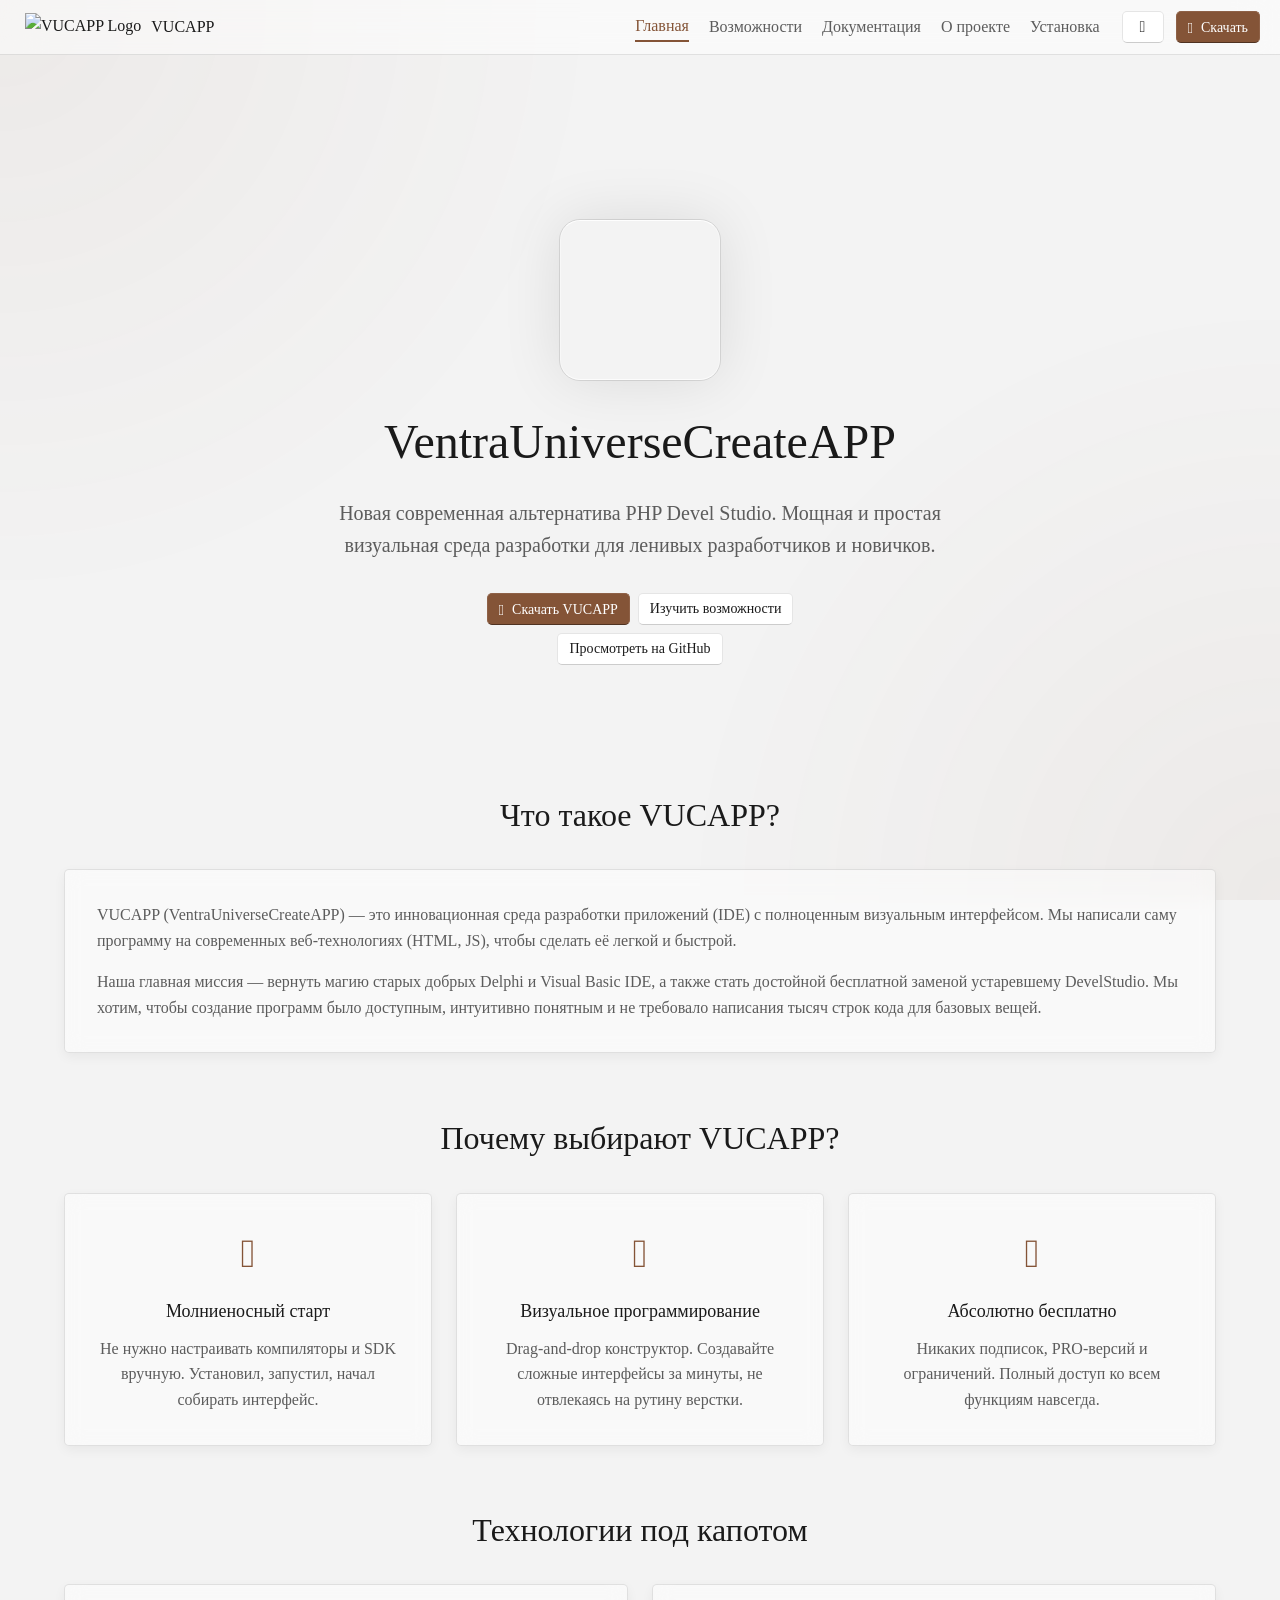
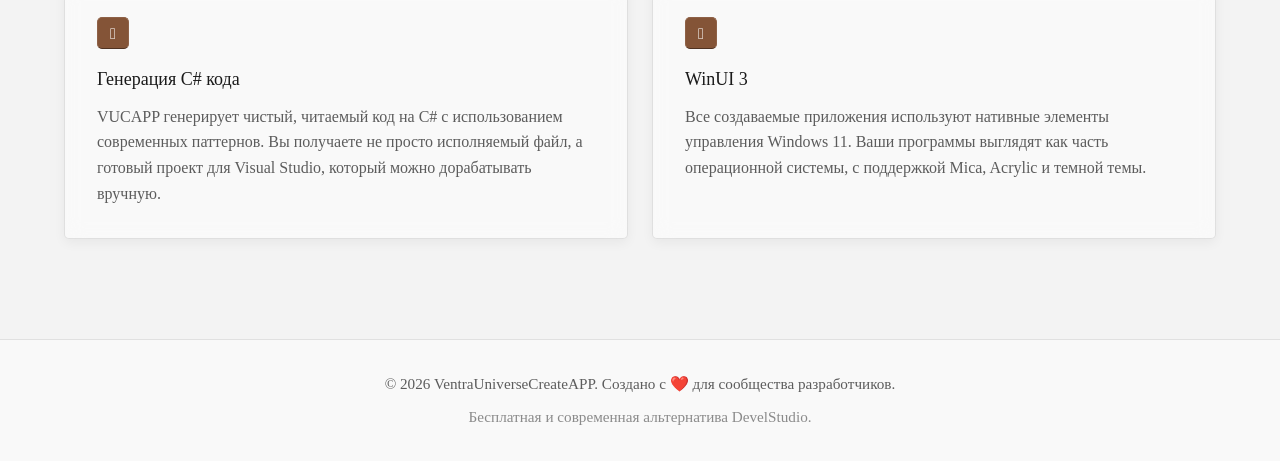
==== index.html @ 91cdcd92 "Add files via upload" ====
<!DOCTYPE html>
<html lang="ru" data-theme="light">
<head>
    <meta charset="UTF-8">
    <meta name="viewport" content="width=device-width, initial-scale=1.0">
    <title>VUCAPP - Главная</title>
    <!-- Подключение внешнего файла стилей -->
    <link href="https://github.com/VentraKat/VUCAPP/raw/main/images/Logo.png" rel="icon">
    <style>
        /* Базовые переменные (Светлая тема) */
        @font-face {
    font-family: "cfu";
    src: url("./images/SegoeIcons.ttf");
}

        @font-face {
    font-family: "cu";
    src: url("./images/segoeui.ttf");
}
        @font-face {
    font-family: "seguisb";
    src: url("./images/seguisb.ttf");
}




        
:root {
    --bg-color: #f3f3f3;
    --surface-color: rgba(255, 255, 255, 0.5);
    --surface-solid: #ffffff;
    --text-color: #1a1a1a;
    --text-secondary: #5c5c5c;
    --accent-color: #845437;
    --sik: #F6F6F6;
    --accent-hover: #4F3221;
    --border-color: rgba(0, 0, 0, 0.1);
    --border-color2: rgba(0, 0, 0, 0.2);
    --card-shadow: 0 4px 12px rgba(0, 0, 0, 0.05);
    --border-radius: 5px;
    --bdft: 1px solid #8E6147;
    --bdftd: 1px solid #4F3221;
    --idb: rgba(255,255,255,0.6);
    --viad: #FFFFFF;
    --jdjsjoe0: #8F644A;
    --cabrr: 1px solid #9A745E;
    --cab: #9A745E;
    --crs: #9A745E;

    --bulk:#F6F6F6;
}

::selection { 
    background: var(--accent-color);
    color: #FFF;
}

[data-theme="dark"] ::selection {
    color: #000000;
}

/* Темная тема */
[data-theme="dark"] {
    --bg-color: #202020;
    --surface-color: rgba(43, 43, 43, 0.6);
    --surface-solid: rgba(255, 255, 255, 0.05);
    --text-color: #ffffff;
    --text-secondary: #cccccc;
    --accent-color: #D6BA91;
    --accent-hover: #B9A07D;
    --border-color: rgba(255,255,255,0.02);
    --border-color2: rgba(255,255,255,0.02);
    --card-shadow: 0 4px 12px rgba(0, 0, 0, 0.2);
    --bdft: 1px solid #D9BF9A;
    --bdftd: 1px solid #B9A07D;
    --idb: rgba(0,0,0,0.6);
    --viad: #000000;
    --jdjsjoe0: #C5AC87;
    --cabrr: 1px solid #B59E7E;
    --crs: #B59E7E;
    --bulk:#3C3C3C;
        --sik: rgba(255,255,255,0.05);
}

/* Общие стили */
* {
    box-sizing: border-box;
    margin: 0;
    padding: 0;
    font-family: cu;
}

body {
    background-color: var(--bg-color);
    color: var(--text-color);
    line-height: 1.6;
    min-height: 100vh;
    display: flex;
    flex-direction: column;
}

html.lenis {
  height: auto;
}

.lenis.lenis-smooth {
  scroll-behavior: auto !important;
}

.lenis.lenis-smooth [data-lenis-prevent] {
  overscroll-behavior: contain;
}

.lenis.lenis-stopped {
  overflow: hidden;
}

.lenis.lenis-scrolling iframe {
  pointer-events: none;
}
/* Эффект Mica для фона (имитация) */
body::before {
    content: "";
    position: fixed;
    top: 0; left: 0; right: 0; bottom: 0;
    background: radial-gradient(circle at top left, var(--accent-color) 0%, transparent 40%),
                radial-gradient(circle at bottom right, var(--accent-color) 0%, transparent 40%);
    opacity: 0.05;
    z-index: -1;
    pointer-events: none;
}

/* Верхняя панель */
nav {
    position: sticky;
    top: 0;
    display: flex;
    justify-content: space-between;
    align-items: center;
    padding: 8px 20px;
    background-color: var(--surface-color);
    backdrop-filter: blur(20px);
    -webkit-backdrop-filter: blur(20px);
    border-bottom: 1px solid var(--border-color);
    z-index: 1000;
}

.nav-left {
    display: flex;
    align-items: center;
    gap: 16px;
}

.logo {
    font-size: 16px;
    display: flex;
    align-items: center;
    gap: 10px;
    padding: 5px;
    border-radius: 10px;
}

.logo:hover {

    background-color: rgba(0, 0, 0, 0.05);
}

.logo:active {

    background-color: rgba(0, 0, 0, 0.1);
}


[data-theme="dark"] .logo:hover {

    background-color: rgba(255, 255, 255, 0.05);
}

[data-theme="dark"] .logo:active {

    background-color: rgba(255, 255, 255, 0.1);
}

.nav-logo-img {
    height: 28px;
    width: auto;

     user-select: none; pointer-events: none;
}

.nav-links {
    display: flex;
    gap: 20px;
    margin-right: 10px;
}

/* Стили кнопок вкладок */
.nav-links button {
    background: none;
    border: none;
    color: var(--text-color);
    font-size: 16px;
    opacity: 0.7;
    cursor: pointer;
    transition: opacity 0.2s, color 0.2s;
    padding: 5px 0;
}

.nav-links button:hover {
    opacity: 1;
    color: var(--accent-color);
}

.nav-links button.active {
    opacity: 1;
    color: var(--accent-color);
    border-bottom: 2px solid var(--accent-color);
}

.nav-right {
    display: flex;
    align-items: center;
    gap: 12px;
}

/* Кнопки в стиле Windows 11 */
.btn {
    height: 32px;



    background: var(--surface-solid);
    color: var(--text-color);
    outline: none;
    border-radius: 5px;
    border-top: 1px solid var(--border-color);
    border-right: 1px solid var(--border-color);
    border-left: 1px solid var(--border-color);
    border-bottom: 1px solid var(--border-color2);
    user-select: none;
    font-size: 14px;
    padding-left: 11px;
    padding-right: 11px;
    padding-top: -1px;
    padding-bottom: 1px;
}

.btn:hover {
    background: var(--bulk);
}
    .btn:active {
            border-top: 1px solid var(--border-color);
    border-right: 1px solid var(--border-color);
    border-left: 1px solid var(--border-color);
        border-bottom: 1px solid var(--border-color);
        color: #616161;
        background: var(--sik);
    }

.btn-primary {
    background-color: var(--accent-color);
    color: var(--viad);
    border-top: var(--bdft);
    border-right: var(--bdft);
    border-left: var(--bdft);
    border-bottom: var(--bdftd);
}


.btn-primary:hover {
    background: var(--jdjsjoe0);
}

.btn-primary:active {
        background: var(--crs);
        color: var(--idb);
            border-top: var(--cabrr);
    border-right: var(--cabrr);
    border-left: var(--cabrr);
    border-bottom:var(--cabrr);
    }


/* Вкладки: скрытие и плавное появление */
.tab-content {
    display: none;
    animation: fadeIn 0.4s ease-in-out;
}

.tab-content.active {
    display: block;
}

@keyframes fadeIn {
    from { opacity: 0; transform: translateY(10px); }
    to { opacity: 1; transform: translateY(0); }
}

/* Основной контент */
main {
    flex: 1;
    max-width: 1200px;
    margin: 0 auto;
    padding: 40px 24px;
    width: 100%;
}

header.hero {
    text-align: center;
    margin-bottom: 125px;
    padding-top: 125px;
}

.hero-logo {
    height: 160px;
    width: 160px;
    margin: 0 auto 24px auto;
    display: block;
    background-image: url('https://github.com/VentraKat/VUCAPP/raw/main/images/Logo.png');
    background-size: 160px 160px;
    background-position: center;
    background-repeat: no-repeat;
    box-shadow: 0px 0px 60px rgba(0,0,0,0.1);
    border-radius: 20px;
    border-top: 1px solid rgba(255, 255, 255, 0.9);
    border-left: 1px solid rgba(255, 255, 255, 0.4);
    border-right: 1px solid rgba(255, 255, 255, 0.4);
    outline: 1px solid rgba(0, 0, 0, 0.1);
    border-bottom: 1px solid rgba(255, 255, 255, 0.7);
}

[data-theme="dark"] .hero-logo {
    filter: drop-shadow(0 4px 12px rgba(0,0,0,0.4));
}

h1 {
    font-size: 3rem;
        font-weight: inherit;
    font-family: seguisb;

    margin-bottom: 16px;
}

.subtitle {
    font-size: 1.25rem;
    color: var(--text-secondary);
    margin-bottom: 32px;
    max-width: 700px;
    margin-left: auto;
    margin-right: auto;
}

.hero-buttons {
    display: flex;
    gap: 8px;
    justify-content: center;
}

/* Секции и карточки */
section {
    margin-bottom: 60px;
}

h2 {
    font-size: 2rem;
    margin-bottom: 28px;
        font-weight: inherit;
    font-family: seguisb;

    text-align: center;
}

.text-center { text-align: center; }

.grid {
    display: grid;
    grid-template-columns: repeat(auto-fit, minmax(300px, 1fr));
    gap: 24px;
}

.card {
    background-color: var(--surface-color);
    border: 1px solid var(--border-color);
    border-radius: var(--border-radius);
    padding: 32px;
    box-shadow: var(--card-shadow);
    backdrop-filter: blur(10px);
    -webkit-backdrop-filter: blur(10px);
    display: flex;
    flex-direction: column;
    transition: transform 0.3s ease;
}

.card h3 {
    margin-bottom: 10px;
    font-size: 18px;
    display: flex;
    align-items: center;
    gap: 10px;
    color: var(--text-color);

        font-weight: inherit;
    font-family: seguisb;

}

.card p {
    color: var(--text-secondary);
    margin-bottom: 16px;
    font-size: 16px;
}

.card strong{
    font-weight: inherit;
    font-family: seguisb;

}

.card p:last-child { margin-bottom: 0; }

ul { list-style: none; }
ul li {
    position: relative;
    padding-left: 24px;
    margin-bottom: 12px;
    color: var(--text-secondary);
}

ul li::before {
    content: "•";
    color: var(--accent-color);
    font-weight: bold;
    font-size: 1.2rem;
    display: inline-block;
    width: 1em;
    margin-left: -1em;
    position: absolute;
    left: 20px;
    top: -2px;
}

.code-block {
    background-color: var(--surface-solid);
    padding: 20px;
    border-radius: 5px;
    border: 1px solid var(--border-color);
    font-family: Consolas, "Courier New", monospace;
    font-size: 0.95rem;
    color: var(--text-secondary);
    margin-bottom: 20px;
    overflow-x: auto;
    line-height: 1.8;
}

.status-badge {
    display: inline-block;
    background-color: rgba(34, 177, 76, 0.2);
    color: #005000;
    padding: 6px 16px;
    border-radius: 5px;
    font-size: 16px;
        font-weight: inherit;
    font-family: seguisb;
    user-select: none;

    margin-bottom: 24px;
}

[data-theme="dark"] .status-badge { color: rgb(255,255,255); }

.step-number {
    display: inline-flex;
    align-items: center;
    justify-content: center;
    width: 32px;
    height: 32px;
    background-color: var(--accent-color);
    color: white;
    border-radius: 5px;
    margin-bottom: 16px;
    border-top: var(--bdft);
    border-right: var(--bdft);
    border-left: var(--bdft);
    border-bottom: var(--bdftd);
    user-select: none;
    cursor: default;
}




.step-number:hover {
    background: var(--jdjsjoe0);
}

.step-number:active {
        background: var(--crs);
        color: var(--idb);
            border-top: var(--cabrr);
    border-right: var(--cabrr);
    border-left: var(--cabrr);
    border-bottom:var(--cabrr);
    }


.ems {
    display: inline-flex;
    align-items: center;
    justify-content: center;
    width: 32px;
    height: 32px;
    background-color: var(--accent-color);
    color: white;
    border-radius: 5px;
    margin-bottom: 16px;
    border-top: var(--bdft);
    border-right: var(--bdft);
    border-left: var(--bdft);
    border-bottom: var(--bdftd);
    user-select: none;
    cursor: default;
font-family: cfu;
    padding-top: 2px;
}



.ems:hover {
    background: var(--jdjsjoe0);
}

.ems:active {
        background: var(--crs);
        color: var(--idb);
            border-top: var(--cabrr);
    border-right: var(--cabrr);
    border-left: var(--cabrr);
    border-bottom:var(--cabrr);
    }

[data-theme="dark"] .ems { color: black; }




.emsy {
    display: inline-flex;
    align-items: center;
    justify-content: center;
    width: 55px;
    height: 55px;
    color: var(--accent-color);
    border-radius: 5px;
    margin-bottom: 16px;
    user-select: none;
    cursor: default;
    font-size: 40px;
font-family: cfu;
    padding-top: 0px;
    text-align: center;

        font-weight: inherit;

}




[data-theme="dark"] .step-number { color: black; }

footer {
    text-align: center;
    padding: 32px 24px;
    color: var(--text-secondary);
    font-size: 0.95rem;
    border-top: 1px solid var(--border-color);
    margin-top: auto;
    background-color: var(--surface-color);
}

#theme-toggle { padding: 6px 10px; font-size: 1.1rem; }

/* WINDOWS 11 CONTEXT MENU STYLES */
@font-face {
    font-family: cfu;
    src: local('Segoe Fluent Icons');
}

.context-menu {
    display: none;
    position: fixed;
    z-index: 10000;
    width: 340px;
    background-color: rgba(255, 255, 255, 0.7);
    backdrop-filter: blur(20px) saturate(150%);
    -webkit-backdrop-filter: blur(20px) saturate(150%);
    border: 1px solid var(--border-color);
    border-radius: 8px;
    box-shadow: 0 8px 32px rgba(0, 0, 0, 0.15);
    padding: 4px;
    font-family: cu;
    font-size: 0.9rem;
    color: var(--text-color);
}

[data-theme="dark"] .context-menu {
    background-color: rgba(32, 32, 32, 0.7);
    box-shadow: 0 8px 32px rgba(0, 0, 0, 0.4);
}

.context-menu-item {
    display: flex;
    align-items: center;
    padding: 8px 12px;
    border-radius: 5px;
    user-select: none;
    gap: 12px;
}

.context-menu-item:hover { background-color: rgba(0, 0, 0, 0.05); }
[data-theme="dark"] .context-menu-item:hover { background-color: rgba(255, 255, 255, 0.08); }


.context-menu-item:active { background-color: rgba(0, 0, 0, 0.08); }
[data-theme="dark"] .context-menu-item:active { background-color: rgba(255, 255, 255, 0.1); }

.context-menu-separator {
    height: 1px;
    background-color: var(--border-color);
    margin: 4px 0;
}

.fluent-icon {
    font-family: cfu;
    font-size: 16px;
    width: 20px;
    text-align: center;
    font-weight: normal;
    display: inline-block;
}

.winui-icon {
    font-family: cfu;
}


/* Адаптивность для мобильных устройств */
@media (max-width: 768px) {
    .nav-links { display: none; }
    h1 { font-size: 2.2rem; }
    .hero-buttons { flex-direction: column; }
}


/* Дополнительные улучшения для скролла */
::-webkit-scrollbar {
    width: 8px;
    height: 8px;
}

::-webkit-scrollbar-track {
    background: var(--surface-color);
    border-radius: 5px;
}

::-webkit-scrollbar-thumb {
    background: var(--accent-color);
    border-radius: 5px;
}

::-webkit-scrollbar-thumb:hover {
    background: var(--accent-hover);
}


/* --- АНИМАЦИИ ПРИ ЗАГРУЗКЕ --- */

/* Базовый класс для элементов, которые должны появиться */
.hero > *, 
#about .card,
.grid > .card,
section h2 {
    opacity: 0;
    transform: translateY(30px) scale(0.98);
    filter: blur(10px);
    animation: winEntrance 0.8s cubic-bezier(0.2, 0.8, 0.2, 1) forwards;
}

/* Эффект последовательного появления (Stagger) */
.hero-logo { animation-delay: 0.1s; }
.hero h1 { animation-delay: 0.2s; }
.hero .subtitle { animation-delay: 0.3s; }
.hero-buttons { animation-delay: 0.4s; }

/* Анимация для секции "Почему выбирают VUCAPP" */
#tab-main section:nth-child(2) h2 { animation-delay: 0.5s; }
#tab-main .grid .card:nth-child(1) { animation-delay: 0.6s; }
#tab-main .grid .card:nth-child(2) { animation-delay: 0.7s; }
#tab-main .grid .card:nth-child(3) { animation-delay: 0.8s; }

/* Ключевые кадры в стиле Windows 11 */
@keyframes winEntrance {
    0% {
        opacity: 0;
        transform: translateY(40px) scale(0.95);
        filter: blur(15px);
    }
    100% {
        opacity: 1;
        transform: translateY(0) scale(1);
        filter: blur(0);
    }
}

/* Обновление существующей анимации вкладок на более глубокую */
@keyframes fadeIn {
    from { 
        opacity: 0; 
        transform: translateY(20px); 
        filter: blur(5px);
    }
    to { 
        opacity: 1; 
        transform: translateY(0); 
        filter: blur(0);
    }
}

/* Плавное появление навигации */
nav {
    animation: navSlideDown 1s ease-in-out;
}

@keyframes navSlideDown {
    from { transform: translateY(-100%); }
    to { transform: translateY(0); }
}


.card-clickable {
user-select: none;

}
.card-clickable:hover {
opacity: 0.9 !important;
}
.card-clickable:active {
opacity: 0.6 !important;
}

    </style>
</head>
<body>

    <nav>
        <div class="nav-left">
            <div class="logo" style="cursor: pointer;" onclick="openTab(event, 'tab-main'); document.getElementById('homelsad').className = 'tab-link active'">
                <img src="https://github.com/VentraKat/VUCAPP/raw/main/images/Logo.png" alt="VUCAPP Logo" class="nav-logo-img">
                <div style="font-family: seguisb; user-select: none; pointer-events: none;">VUCAPP</div>
            </div>
            <!-- Навигация по вкладкам -->

        </div>
        <div class="nav-right">
                        <div class="nav-links">
                <button class="tab-link active" id="homelsad" onclick="openTab(event, 'tab-main')">Главная</button>
                <button class="tab-link" id="pedd" onclick="openTab(event, 'tab-features')">Возможности</button>
                <button class="tab-link" onclick="openTab(event, 'tab-docs')">Документация</button>
                <button class="tab-link" onclick="openTab(event, 'tab-about')">О проекте</button>
                <button class="tab-link" onclick="openTab(event, 'tab-install')">Установка</button>
            </div>
            <button id="theme-toggle" class="btn fluent-icon"  aria-label="Переключить тему" style="height: 32px; width: 42px; font-size: 16px;">&#xE708;</button>
            <button class="btn btn-primary" onclick="openURL('https://github.com/VentraKat/VUCAPP/releases/latest/download/VUCAPP.zip')" style="height: 32px; display: flex; line-height: 32px;"><div style="font-family: cfu; font-size: 15px;">&#xE896;</div><div style="margin-left: 8px;">Скачать</div></button>
        </div>
    </nav>

    <main>
        <!-- Вкладка 1: Главная (только самое основное) -->
        <div id="tab-main" class="tab-content active">
            <header class="hero">
                <!-- <div class="status-badge">🎉 Приложение официально вышла</div> -->
                <div class="hero-logo"></div>
                <h1>VentraUniverseCreateAPP</h1>
                <p class="subtitle">Новая современная альтернатива PHP Devel Studio. Мощная и простая визуальная среда разработки для ленивых разработчиков и новичков.</p>
                <div class="hero-buttons" style="margin-bottom: 8px;">
                    <button onclick="openURL('https://github.com/VentraKat/VUCAPP/releases/latest/download/VUCAPP.zip')" class="btn btn-primary" style="height: 32px; display: flex; line-height: 32px;"><div style="font-family: cfu; font-size: 15px;">&#xE896;</div><div style="margin-left: 8px;">Скачать VUCAPP</div></button>
                    <button class="btn" onclick="openTab(event, 'tab-features'); document.getElementById('pedd').classList.add('active')">Изучить возможности</button>
                </div>
                <div class="hero-buttons">
                    <button onclick="openURL('https://github.com/VentraKat/VUCAPP')" class="btn">Просмотреть на GitHub</button>
                </div>
            </header>

            <section id="about">
                <h2>Что такое VUCAPP?</h2>
                
                <div class="card">
                    <p><strong>VUCAPP (VentraUniverseCreateAPP)</strong> — это инновационная среда разработки приложений (IDE) с полноценным визуальным интерфейсом. Мы написали саму программу на современных веб-технологиях (HTML, JS), чтобы сделать её легкой и быстрой.</p>
                    <p>Наша главная миссия — вернуть магию старых добрых <strong>Delphi</strong> и <strong>Visual Basic IDE</strong>, а также стать достойной бесплатной заменой устаревшему <strong>DevelStudio</strong>. Мы хотим, чтобы создание программ было доступным, интуитивно понятным и не требовало написания тысяч строк кода для базовых вещей.</p>
                </div>
            </section>

            
        <section>
            <h2>Почему выбирают VUCAPP?</h2>
            <div class="grid">
                <div class="card-clickable card text-center" style="align-items: center;">
                    <div style="margin-bottom: 16px;" class="emsy">&#xE945;</div>
                    <h3 style="justify-content: center;">Молниеносный старт</h3>
                    <p>Не нужно настраивать компиляторы и SDK вручную. Установил, запустил, начал собирать интерфейс.</p>
                </div>
                <div class="card-clickable card text-center" style="align-items: center;">
                    <div style="margin-bottom: 16px;" class="emsy">&#xEDA4;</div>
                    <h3 style="justify-content: center;">Визуальное программирование</h3>
                    <p>Drag-and-drop конструктор. Создавайте сложные интерфейсы за минуты, не отвлекаясь на рутину верстки.</p>
                </div>
                <div class="card-clickable card text-center" style="align-items: center;">
                    <div style="margin-bottom: 16px;" class="emsy">&#xE946;</div>
                    <h3 style="justify-content: center;">Абсолютно бесплатно</h3>
                    <p>Никаких подписок, PRO-версий и ограничений. Полный доступ ко всем функциям навсегда.</p>
                </div>
            </div>
        </section>
        
        <section>
            <h2>Технологии под капотом</h2>
            <div class="grid">
                <div class="card-clickable card">
                    <div class="ems">&#xE7B8;</div>
                    <h3>Генерация C# кода</h3>
                    <p>VUCAPP генерирует чистый, читаемый код на C# с использованием современных паттернов. Вы получаете не просто исполняемый файл, а готовый проект для Visual Studio, который можно дорабатывать вручную.</p>
                </div>
                <div class="card-clickable card">
                    <div class="ems">&#xE790;</div>
                    <h3>WinUI 3</h3>
                    <p>Все создаваемые приложения используют нативные элементы управления Windows 11. Ваши программы выглядят как часть операционной системы, с поддержкой Mica, Acrylic и темной темы.</p>
                </div>
            </div>
        </section>
        </div>


                <div id="tab-about" class="tab-content">
<header class="hero">
            <h1>О проекте VUCAPP</h1>
            <p class="subtitle">История создания, миссия и команда разработчиков.</p>
        </header>

        <section>
            <div class="card text-center" style="align-items: center;">
                <button onclick="openURL('https://github.com/VentraKat/VUCAPP/tree/vucapp_structure')" class="btn btn-primary" style="margin-bottom: 16px; height: 32px; display: flex; line-height: 32px;"><div style="font-family: cfu; font-size: 15px;">&#xE82F;</div><div style="margin-left: 8px;">Исходно-открытый код</div></button>
                <p style="max-width: 800px;">VUCAPP (VentraUniverseCreateAPP) родился как ответ на растущую сложность современных инструментов разработки. Мы хотели создать среду, которая была бы одновременно мощной и интуитивно понятной, как старые добрые Delphi или Visual Basic, но использующую современные технологии Windows 11.</p>
                <p style="margin-top: 20px;">Код проекта полностью открыт и доступен на GitHub. Любой желающий может внести свой вклад в развитие, сообщить об ошибке или предложить новую функцию.</p>
            </div>
        </section>

        <section>
            <h2>Команда разработчиков</h2>
            <div class="grid">
                <div class="card-clickable card text-center" style="align-items: center;">
                    <div style="margin-bottom: 16px;" class="emsy">&#xE77B;</div>
                    <h3 style="justify-content: center;">VentraKat</h3>
                    <p>Основатель, архитектор и ведущий разработчик. Идея создания VUCAPP пришла в 2023 году после разочарования в устаревших IDE. Но всё таки вышла официально через 3 года :3</p>
                </div>
                <div class="card-clickable card text-center" style="align-items: center;">
                    <div style="margin-bottom: 16px;" class="emsy">&#xE790;</div>
                    <h3 style="justify-content: center;">а...</h3>
                    <p>кушать тапок</p>
                </div>
                <div class="card-clickable card text-center" style="align-items: center;">
                    <div style="margin-bottom: 16px;" class="emsy">&#xE909;</div>
                    <h3 style="justify-content: center;">Бета-тестеры</h3>
                    <p>Отдельное спасибо всем, кто сообщал об ошибках и помогал отлаживать стабильность на разных конфигурациях ПК.</p>
                </div>
            </div>
        </section>

        <section>
            <h2>Лицензия и использование</h2>
            <div class="card">
                    <div class="ems">&#xF000;</div>
                    <h3>Лицензия MIT</h3>
                <p>VUCAPP распространяется под лицензией MIT. Это означает, что вы можете:</p>
                <ul>
                    <li>Использовать программу в коммерческих и личных целях абсолютно бесплатно.</li>
                    <li>Модифицировать исходный код и создавать свои форки.</li>
                    <li>Распространять копии программы.</li>
                </ul>
                <p style="margin-top: 16px;">Единственное условие — сохранение уведомления об авторских правах и текста лицензии при распространении.</p>
                <div class="code-block" style="margin-top: 20px;">
Copyright (c) 2026 VentraKat

Permission is hereby granted, free of charge, to any person obtaining a copy
of this software and associated documentation files (the "Software"), to deal
in the Software without restriction, including without limitation the rights
to use, copy, modify, merge, publish, distribute, sublicense, and/or sell
copies of the Software, and to permit persons to whom the Software is
furnished to do so, subject to the following conditions:

The above copyright notice and this permission notice shall be included in all
copies or substantial portions of the Software.

THE SOFTWARE IS PROVIDED "AS IS", WITHOUT WARRANTY OF ANY KIND, EXPRESS OR
IMPLIED, INCLUDING BUT NOT LIMITED TO THE WARRANTIES OF MERCHANTABILITY,
FITNESS FOR A PARTICULAR PURPOSE AND NONINFRINGEMENT. IN NO EVENT SHALL THE
AUTHORS OR COPYRIGHT HOLDERS BE LIABLE FOR ANY CLAIM, DAMAGES OR OTHER
LIABILITY, WHETHER IN AN ACTION OF CONTRACT, TORT OR OTHERWISE, ARISING FROM,
OUT OF OR IN CONNECTION WITH THE SOFTWARE OR THE USE OR OTHER DEALINGS IN THE
SOFTWARE.

                </div>
            </div>
        </section>

        <section>
            <h2>Поддержать проект</h2>
            <div class="card text-center">
                <p>Если VUCAPP помог вам в работе или учебе, вы можете поддержать проект звездой на GitHub или рассказать о нем друзьям. Это лучший способ сказать "спасибо"!</p>
                <div style="margin-top: 24px;">
                    <button onclick="openURL('https://github.com/VentraKat/VUCAPP/')" class="btn btn-primary">Поставить звезду на GitHub</button>
                </div>
            </div>
        </section>

                </div>

        <div id="tab-docs" class="tab-content">
<header class="hero" style="margin-bottom: 20px;">
            <h1>Руководство пользователя</h1>
            <p class="subtitle">Всё, что нужно знать для создания первого приложения в VUCAPP.</p>
        </header>

        <section>
            <div class="card">
                    <div class="ems">&#xE838;</div>
                    <h3>Структура проекта</h3>

                
                <p>После создания проекта в VUCAPP вы увидите следующую структуру папок:</p>
                <div class="code-block">
                    MyApp/<br>
                    ├── compilefiles/       # Файлы сборки  (.xaml и код C#)<br>
                    ├── build/              # Папка компиляции<br>
                    ├── testrun/            # Папка для теста запуска<br>
                    ├── userdata/           # Папка для хранений данных для компиляций<br>
                    ├── app.dat             # Глобальные переменные<br>
                    ├── [compiletest.bat]   # Скрипт для запуска компляции, не запускать вручную (тест)<br>
                    ├── [compile.bat]       # Скрипт для запуска компляции, не запускать вручную<br>
                    ├── events.cfg          # Точки данных секторов<br>
                    ├── info.txt            # Информация о приложении<br>
                    ├── project.json        # Кофигурация проекта<br>
                    └── settings.cfg        # Параметры точки данных
                </div>
                <p>Вы можете редактировать файлы в визуальном редакторе.</p>
            </div>

            <div class="card" style="margin-top: 20px;">
                    <div class="ems">&#xE8B0;</div>
                    <h3>Работа с визуальным редактором</h3>
                <ul>
                    <li><strong>Панель элементов (Toolbox):</strong> Слева находятся все доступные компоненты. Перетащите Button, TextBox или CheckBox на форму.</li>
                    <li><strong>Окно свойств (Properties):</strong> Справа вы можете изменить текст кнопки, цвет фона, шрифт, имя переменной...</li>
                    <li><strong>Управление внешними файлами:</strong> Показывает все добавленные файлы вашего проекта.</li>
                    <li><strong>Привязка событий:</strong> Во вкладке "События" выберите, например, "Клик" для кнопки. VUCAPP автоматически создаст метод в коде и откроет его для редактирования.</li>
                </ul>
            </div>

            <div class="card" style="margin-top: 20px;">
                    <div class="ems">&#xE713;</div>
                    <h3>Компиляция и запуск</h3>
                <p>Для сборки проекта используйте кнопку ▶️. VUCAPP выполнит следующие действия:</p>
                <div class="code-block">
                    1. Валидация XAML разметки на ошибки.<br>
                    2. Генерация полного C# кода из визуального представления.<br>
                    3. Вызов MSBuild (через .NET SDK) для компиляции проекта.<br>
                    4. Копирование готового .exe файла в папку "testrun" вашего проекта.<br>
                    5. Автоматический запуск приложения для тестирования.
                </div>
                <p>Если компиляция не удалась, вы увидите окно с ошибками, где можно найти строку с ошибкой для исправления.</p>
            </div>

            <div class="card" style="margin-top: 20px;">
                    <div class="ems">&#xE82F;</div>
                    <h3>Советы по эффективной работе</h3>
                <ul>
                    <li>Используйте <strong>User Controls</strong> для переиспользования сложных элементов интерфейса.</li>
                    <li>Все созданные проекты по умолчанию сохраняются в <code>C:\vucapp\projects\</code>. Рекомендуем делать резервные копии.</li>
                </ul>
            </div>
        </section>
        </div>

        <!-- Вкладка 2: Возможности -->
        <div id="tab-features" class="tab-content">
            <section id="audience">

                        <header class="hero" style="margin-bottom: 30px;">
            <h1>Всё для продуктивной разработки</h1>
            <p class="subtitle">VUCAPP объединяет мощь визуального дизайна и гибкость чистого кода.</p>
        </header>


                <h2>Для кого мы создали VUCAPP?</h2>
                <div class="grid">
                    <div class="card-clickable card text-center" style="align-items: center;">
                        <div class="emsy">&#xE7BE;</div>
                        <h3 style="justify-content: center;">Новички в IT</h3>
                        <p>Идеальный старт для тех, кто только делает первые шаги в программировании. Собирайте интерфейс мышкой и изучайте логику постепенно.</p>
                    </div>
                    <div class="card-clickable card text-center" style="align-items: center;">
                        <div class="emsy">&#xE945;</div>
                        <h3 style="justify-content: center;">"Ленивые" разработчики</h3>
                        <p>Зачем писать boilerplate-код? VUCAPP берет на себя рутину по созданию UI и генерации базовой структуры проекта.</p>
                    </div>
                    <div class="card-clickable card text-center" style="align-items: center;">
                        <div class="emsy">&#xEC4A;</div> 
                        <h3>Быстрое прототипирование</h3>
                        <p>Нужно срочно набросать рабочий инструмент под Windows? Соберите его за пару минут и скомпилируйте в готовый .exe файл.</p>
                    </div>
                </div>
            </section>

            <section id="features">
                <h2>Платформы и Возможности</h2>
                <div class="grid">
                    <div class="card">
                    <div class="ems">&#xE7F8;</div>
                    <h3>Windows 11 (C# / WinUI 3)</h3>

                        <p>Создавайте нативные приложения с современным дизайном Windows (WinUI 3).</p>
                        <ul>
                            <li>Визуальный конструктор дизайна (Drag & Drop интерфейс).</li>
                            <li>Богатый набор компонентов: кнопки, чекбоксы, поля ввода, списки.</li>
                            <li><strong>Автоматическая генерация</strong> чистого исходного кода C#.</li>
                            <li>Удобное подключение вашей логики к событиям компонентов.</li>
                            <li>Сборка проекта в один независимый <code>.exe</code> файл в один клик.</li>
                        </ul>
                    </div>
                    <div class="card" style="display: none;">
                     <div style="display: flex;"><div class="winui-icon" style="color: var(--accent-color); font-size: 20.5px; margin-right: 10px;">&#xE977;</div>
                    <h3>ColdOS (ColdAPP)</h3></div>
                        <p>Разработка под нашу будущую операционную систему ColdOS.</p>
                        <ul>
                            <li>Адаптированный визуальный конструктор дизайна.</li>
                            <li>Авто-генерация кода в строгой директной структуре.</li>
                            <li>Использование JavaScript для написания логики компонентов.</li>
                            <li>Собственный формат компиляции проектов <code>.coldapp</code>.</li>
                            <li><em>Примечание: Поддержка ColdOS на данный момент отложена.</em></li>
                        </ul>
                    </div>
                </div>
            </section>

            <section id="how-it-works">
                <h2>Как происходит разработка?</h2>
                <div class="grid">
                    <div class="card-clickable card">
                        <div class="step-number">1</div>
                        <h3>Дизайн</h3>
                        <p>Откройте визуальный редактор. Перетащите нужные элементы на рабочую область. Настройте их размер, цвет и свойства через удобную панель.</p>
                    </div>
                    <div class="card-clickable card">
                        <div class="step-number">2</div>
                        <h3>Логика</h3>
                        <p>Выберите элемент и привяжите к нему действие. VUCAPP автоматически сгенерирует нужный метод на C#, а вам останется только дописать нужное действие.</p>
                    </div>
                    <div class="card-clickable card">
                        <div class="step-number">3</div>
                        <h3>Компиляция</h3>
                        <p>Нажмите кнопку "Собрать". VUCAPP под капотом использует .NET SDK, чтобы скомпилировать ваш проект и выдать вам готовый, рабочий .exe файл.</p>
                    </div>
                </div>
            </section>

        <section id="extra-features">
            <h2>Продвинутые инструменты</h2>
            <div class="grid">
                <div class="card-clickable card">
                    <div class="ems">&#xE90F;</div>
                    <h3>Менеджер пакетов NuGet</h3>


                    <p>Встроенный менеджер позволяет устанавливать любые библиотеки из репозитория NuGet. Расширяйте функционал ваших приложений без ограничений.</p>
                </div>
                <div class="card-clickable card">
                    <div class="ems">&#xE71B;</div>
                    <h3>Привязки using</h3>
                    <p>Добавляйте необходимые пространства имен в ваш проект с помощью удобного редактора привязок.</p>
                </div>
                <div class="card-clickable card">
                    <div class="ems">&#xE74C;</div>
                    <h3>Шаблоны проектов</h3>
                    <p>Начните с готовых шаблонов: "Пустое приложение", "Opix-Браузер", "Задаваемый прогресс-бар", "Текстовый редактор". Экономьте часы на настройке архитектуры.</p>
                </div>
            </div>
        </section>
        </div>

        <!-- Вкладка 3: Как установить -->
        <div id="tab-install" class="tab-content">
            <section id="how-to">
                <h2>Установка и Запуск VUCAPP</h2>
                
                <div class="card" style="margin-bottom: 24px;">
                    <div class="step-number">1</div>
                    <h3>Системные требования</h3>
                    <ul style="margin-top: 10px;">
                    <li>Операционная система: <strong>Windows 11</strong>.</li>
                    <li>Архитектура: x64 (64-разрядная).</li>
                    <li>Оперативная память: от 4 GB (рекомендуется 8 GB).</li>
                    <li>Свободное место на диске: минимум 2 GB.</li>
                    <li>Установленный <strong>.NET SDK</strong> (необходим для компиляции проектов).</li>
                    </ul>
                </div>

                <div class="card" style="margin-bottom: 24px;">
                    <div class="step-number">2</div>
                    <h3>Скачивание VentraUniverseCreateAPP</h3>
                    <p>Скачайте последнюю версию программы в виде ZIP-архива по прямой ссылке:</p>
                    <div style="margin-top: 16px; display: flex; gap: 8px;">
                        <button onclick="openURL('https://github.com/VentraKat/VUCAPP/releases/latest/download/VUCAPP.zip')" class="btn btn-primary" style="margin-bottom: 16px; height: 32px; display: flex; line-height: 32px;"><div style="font-family: cfu; font-size: 15px;">&#xE896;</div><div style="margin-left: 8px;">Скачать VUCAPP.zip</div></button>
                        <button onclick="openURL('https://github.com/VentraKat/VUCAPP/releases/')" target="_blank" class="btn">Другие версии</button>
                    </div>
                </div>

                <div class="card" style="margin-bottom: 24px;">
                    <div class="step-number">3</div>
                    <h3>Подготовка перед установкой</h3>
                    <div class="code-block">
                        1. Проверьте наличий обновлений <strong>Windows</strong>.<br>
                        2. Проверьте наличий обновлений <strong>Microsoft Edge</strong>.<br>
                        3. Проверьте наличий обновления из <strong>Microsoft Store</strong>.
                    </div>
                </div>


                                <div class="card" style="margin-bottom: 24px;">
                    <div class="step-number">4</div>
                    <h3>Инструкция по установке</h3>
                    <div class="code-block">
                        1. Распакуйте скачанный архив <strong>VUCAPP.zip</strong>.<br>
                        2. Убедитесь, что у вас установлен <strong>.NET SDK</strong>. Если его нет, откройте установщик из папки <strong>fixes</strong>.<br>
                        3. Запустите приложение <strong>Install_VUCAPP.exe</strong>, нажмите установить, появится окно <strong>!НЕ ЗАКРЫВАТЬ!</strong>, после успешной установки, потребуется закрыть, нажмите.<br>
                        4. Запустите <strong>C:\vucapp\launcher.exe</strong>. После запуска брандмауэр может запросить сетевой доступ — обязательно подтвердите, нажав "ДА".
                    </div>
                </div>


                <div class="card">
                    <div class="step-number">5</div>
                    <h3>Установка Nuget пакетов</h3>
                    <div class="code-block">
                        1. Запустите файл <strong>C:\vucapp\nugets\InstallNugets.bat</strong>.<br>
                        2. Подождите некоторое время...<br>
                        3. После завершение процесса, нажмите Enter.<br>
                    </div>


                    <div style="display: flex; gap: 8px; margin-top: 16px;">

                    <button class="btn btn-primary" onclick="openURL('https://github.com/VentraKat/VUCAPP/issues/new')"  style="width: 180px;">Сообщить о проблеме</button>


                    
                    <p style="color: var(--text-secondary); font-size: 0.9rem; display: flex; width: 700px; margin-left: 8px; user-select: none;">
                        <em>* Приложение находится в стадии активной разработки. Стабильность работы не гарантирована на 100%. Если вы нашли баг — сообщите о нем в раздел Issues на GitHub.</em>
                    </p>
                    </div>
                </div>
            </section>
        </div>
    </main>

    <footer>
        <p>© 2026 VentraUniverseCreateAPP. Создано с ❤️ для сообщества разработчиков.</p>
        <p style="margin-top: 8px; opacity: 0.7;">Бесплатная и современная альтернатива DevelStudio.</p>
    </footer>

    <!-- Контекстное меню Windows 11 -->
    <div id="win11-context-menu" class="context-menu">
        <div class="context-menu-item" onclick="window.history.back()">
            <span class="fluent-icon">&#xE72B;</span>
            <span>Назад</span>
        </div>
        <div class="context-menu-item" onclick="window.history.forward()">
            <span class="fluent-icon">&#xE72A;</span>
            <span>Вперед</span>
        </div>
        <div class="context-menu-item" onclick="location.reload()">
            <span class="fluent-icon">&#xE72C;</span>
            <span>Обновить</span>
        </div>
        <div class="context-menu-separator"></div>
        <div class="context-menu-item" onclick="navigator.clipboard.writeText(window.getSelection().toString())">
            <span class="fluent-icon">&#xE8C8;</span>
            <span>Копировать</span>
        </div>
        <div class="context-menu-item" onclick="document.getElementById('theme-toggle').click()">
            <span class="fluent-icon">&#xE793;</span>
            <span>Переключить тему</span>
        </div>
        <div class="context-menu-separator"></div>
        <div class="context-menu-item" onclick="window.open('https://github.com/VentraKat/VUCAPP/releases/latest/download/VUCAPP.zip', '_blank')">
            <span class="fluent-icon" style="color: var(--accent-color);">&#xE896;</span>
            <span>Скачать последнюю версию VUCAPP</span>
        </div>
    </div>
<!-- Подключаем современный движок плавной прокрутки -->
<script src="https://unpkg.com/lenis@1.1.18/dist/lenis.min.js"></script>
    <!-- Логика и скрипты -->
    <script>
        const versionapp = "1.1";


        // Инициализация Lenis
const lenis = new Lenis({
    duration: 1.5, // Увеличили длительность для "тягучего" эффекта
    easing: (t) => Math.min(1, 1.001 - Math.pow(2, -10 * t)),
    direction: 'vertical',
    gestureDirection: 'vertical',
    smooth: true,
    mouseMultiplier: 1.1, // Чуть-чуть увеличили скорость отклика колеса
    smoothTouch: false,
    touchMultiplier: 2,
});

function raf(time) {
    lenis.raf(time);
    requestAnimationFrame(raf);
}
requestAnimationFrame(raf);

// Добавим автоматический скролл наверх при обновлении страницы, 
// чтобы анимация появления всегда была видна
window.onbeforeunload = function () {
    window.scrollTo(0, 0);
};

// Связываем переключение вкладок с прокруткой Lenis
// Чтобы при смене вкладки Lenis понимал, где находится верх страницы
function syncLenis() {
    lenis.scrollTo(0, { immediate: true });
}

// Добавьте вызов syncLenis() внутрь вашей функции openTab
// Пример изменения вашей функции:
/*
function openTab(evt, tabId) {
    ... ваш код ...
    syncLenis(); // Сброс прокрутки для новой вкладки
}
*/


        function openURL(url) {
window.open(url, '_blank');

        }
function openTab(evt, tabId) {
    const tabContents = document.getElementsByClassName("tab-content");
    for (let i = 0; i < tabContents.length; i++) {
        tabContents[i].classList.remove("active");
    }
    const tabLinks = document.getElementsByClassName("tab-link");
    for (let i = 0; i < tabLinks.length; i++) {
        tabLinks[i].classList.remove("active");
    }

    const activeTab = document.getElementById(tabId);
    activeTab.classList.add("active");
    
    if (evt) {
        evt.currentTarget.classList.add("active");
    } else {
        const targetBtn = document.querySelector(`button[onclick="openTab(event, '${tabId}')"]`);
        if(targetBtn) targetBtn.classList.add("active");
    }

    // Мгновенный скролл наверх через Lenis
    lenis.scrollTo(0, { immediate: true });

    // Динамическое обновление заголовка
    const titles = {
        'tab-main': 'Главная',
        'tab-features': 'Возможности',
        'tab-install': 'Установка',
        'tab-docs': 'Документация',
        'tab-about': 'О проекте'
    };
    document.title = `VUCAPP - ${titles[tabId] || 'Разработка'}`;
}
        // --- ЛОГИКА ТЕМЫ ---
        const themeToggleBtn = document.getElementById('theme-toggle');
        const htmlElement = document.documentElement;
        const savedTheme = localStorage.getItem('vucapp-theme');
        if (savedTheme) {
            htmlElement.setAttribute('data-theme', savedTheme);
            updateButtonIcon(savedTheme);
        } else if (window.matchMedia && window.matchMedia('(prefers-color-scheme: dark)').matches) {
            htmlElement.setAttribute('data-theme', 'dark');
            updateButtonIcon('dark');
        }

        themeToggleBtn.addEventListener('click', () => {
            const currentTheme = htmlElement.getAttribute('data-theme');
            const newTheme = currentTheme === 'light' ? 'dark' : 'light';
            
            htmlElement.setAttribute('data-theme', newTheme);
            localStorage.setItem('vucapp-theme', newTheme);
            updateButtonIcon(newTheme);
        });

        function updateButtonIcon(theme) {
            themeToggleBtn.textContent = theme === 'light' ? '' : '';
        }

        // --- ЛОГИКА КОНТЕКСТНОГО МЕНЮ ---
        const contextMenu = document.getElementById('win11-context-menu');

        document.addEventListener('contextmenu', (e) => {
            e.preventDefault(); 
            contextMenu.style.display = 'block';
            let x = e.clientX;
            let y = e.clientY;
            
            if (x + contextMenu.offsetWidth > window.innerWidth) {
                x = window.innerWidth - contextMenu.offsetWidth - 5;
            }
            if (y + contextMenu.offsetHeight > window.innerHeight) {
                y = window.innerHeight - contextMenu.offsetHeight - 5;
            }
            
            contextMenu.style.left = `${x}px`;
            contextMenu.style.top = `${y}px`;
        });

        document.addEventListener('click', (e) => {
            if (e.button !== 2) contextMenu.style.display = 'none';
        });

        window.addEventListener('scroll', () => {
            contextMenu.style.display = 'none';
        });
    </script>
</body>
</html>
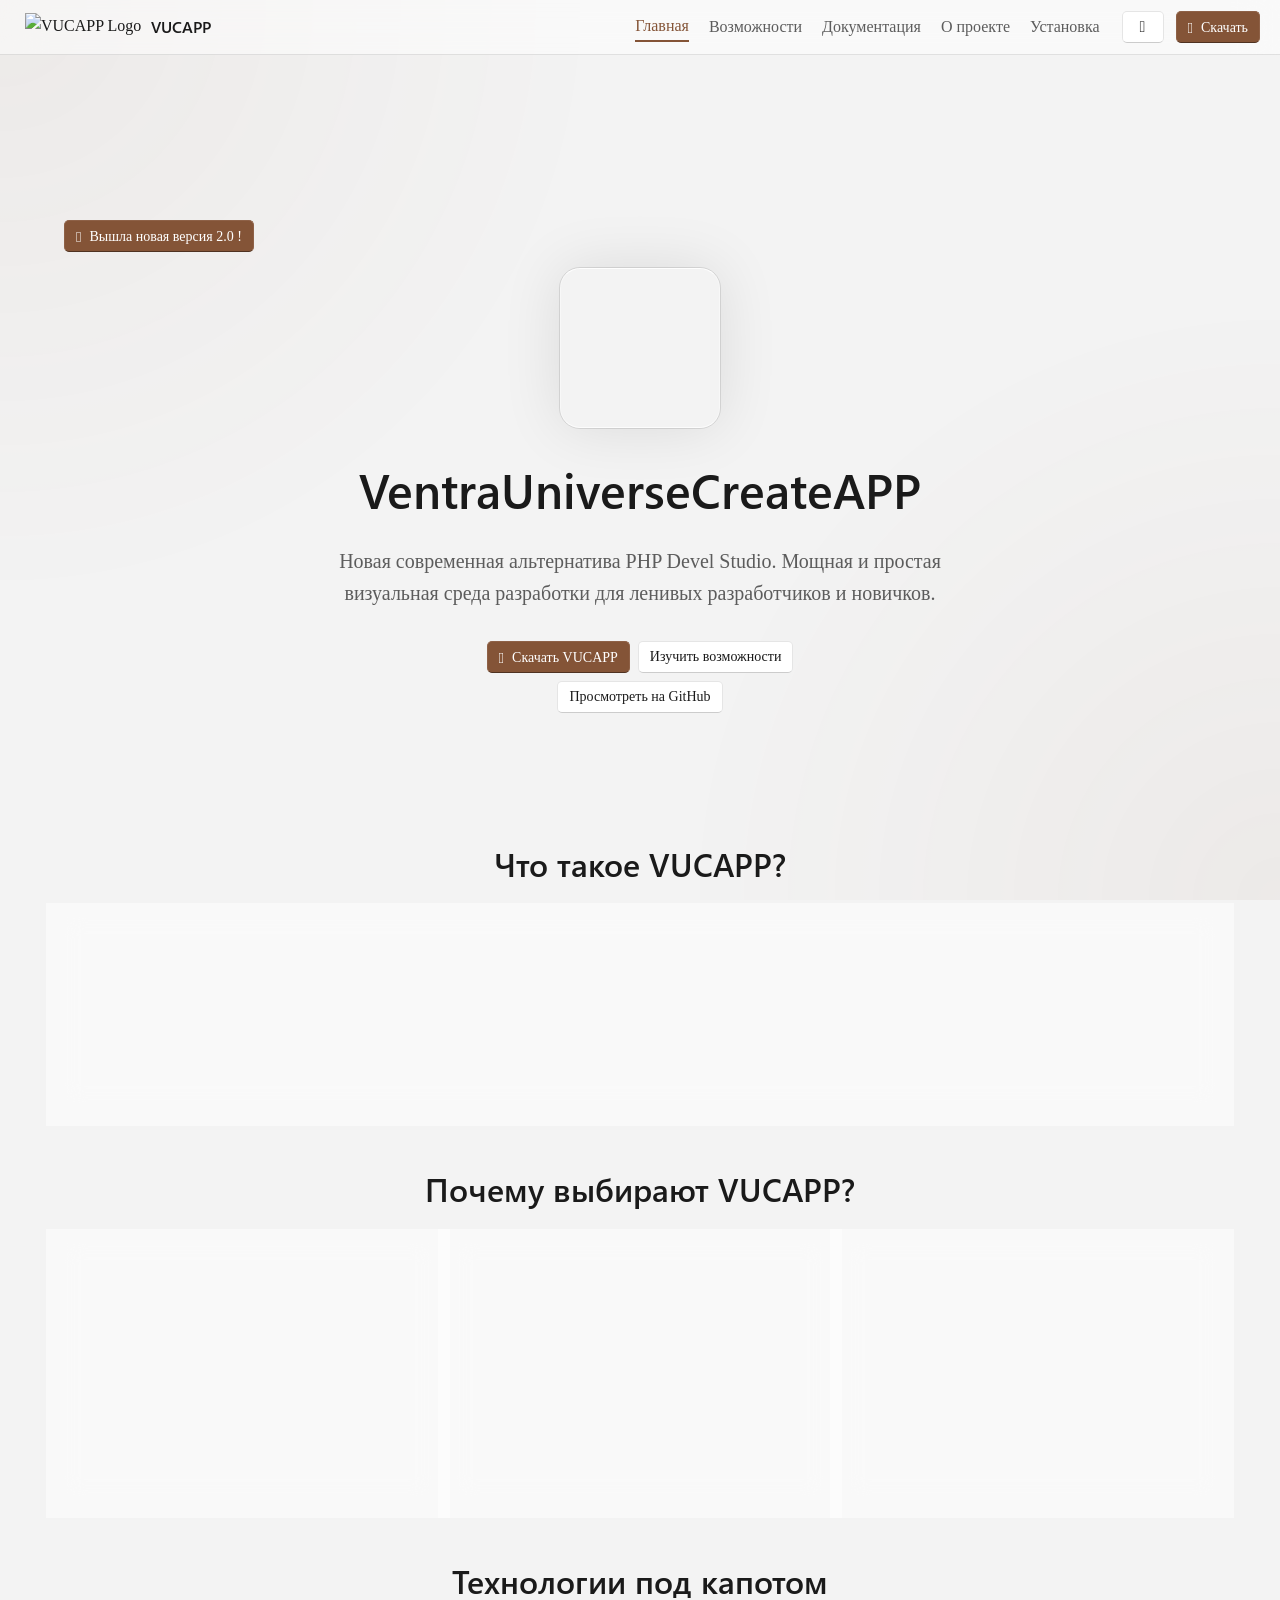
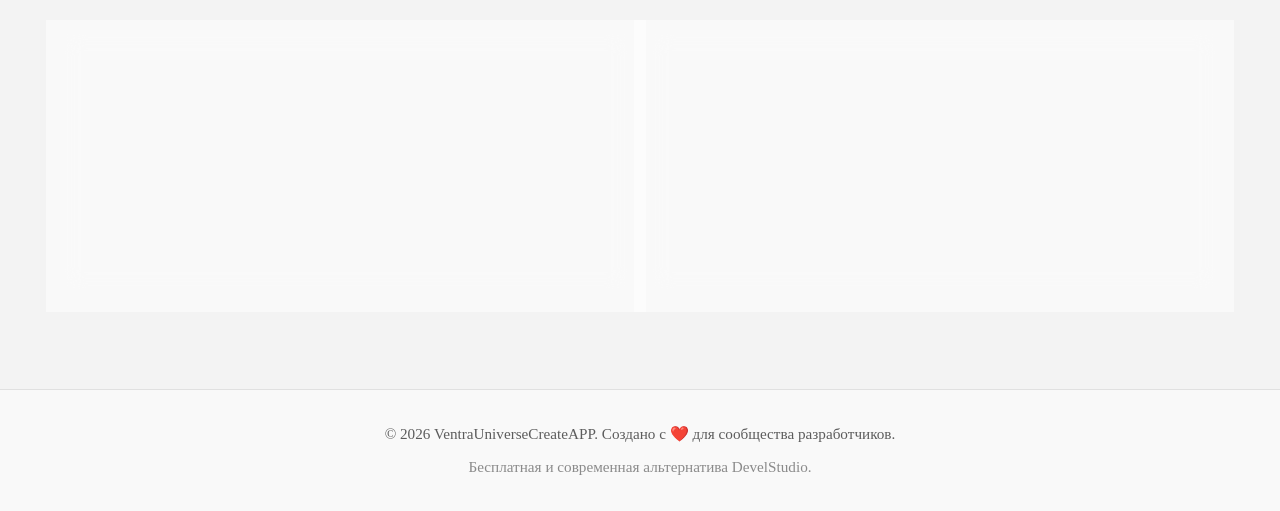
==== commit f10b5ccd: "Update index.html" ====
--- a/index.html
+++ b/index.html
@@ -779,7 +779,7 @@
         <!-- Вкладка 1: Главная (только самое основное) -->
         <div id="tab-main" class="tab-content active">
             <header class="hero">
-                <!-- <div class="status-badge">🎉 Приложение официально вышла</div> -->
+                <button onclick="openURL('https://github.com/VentraKat/VUCAPP/releases/latest')" class="btn btn-primary" style="margin-bottom: 16px; height: 32px; display: flex; line-height: 32px;"><div style="font-family: cfu; font-size: 15px;">&#xE8C9;</div><div style="margin-left: 8px;">Вышла новая версия 2.0 !</div></button>
                 <div class="hero-logo"></div>
                 <h1>VentraUniverseCreateAPP</h1>
                 <p class="subtitle">Новая современная альтернатива PHP Devel Studio. Мощная и простая визуальная среда разработки для ленивых разработчиков и новичков.</p>
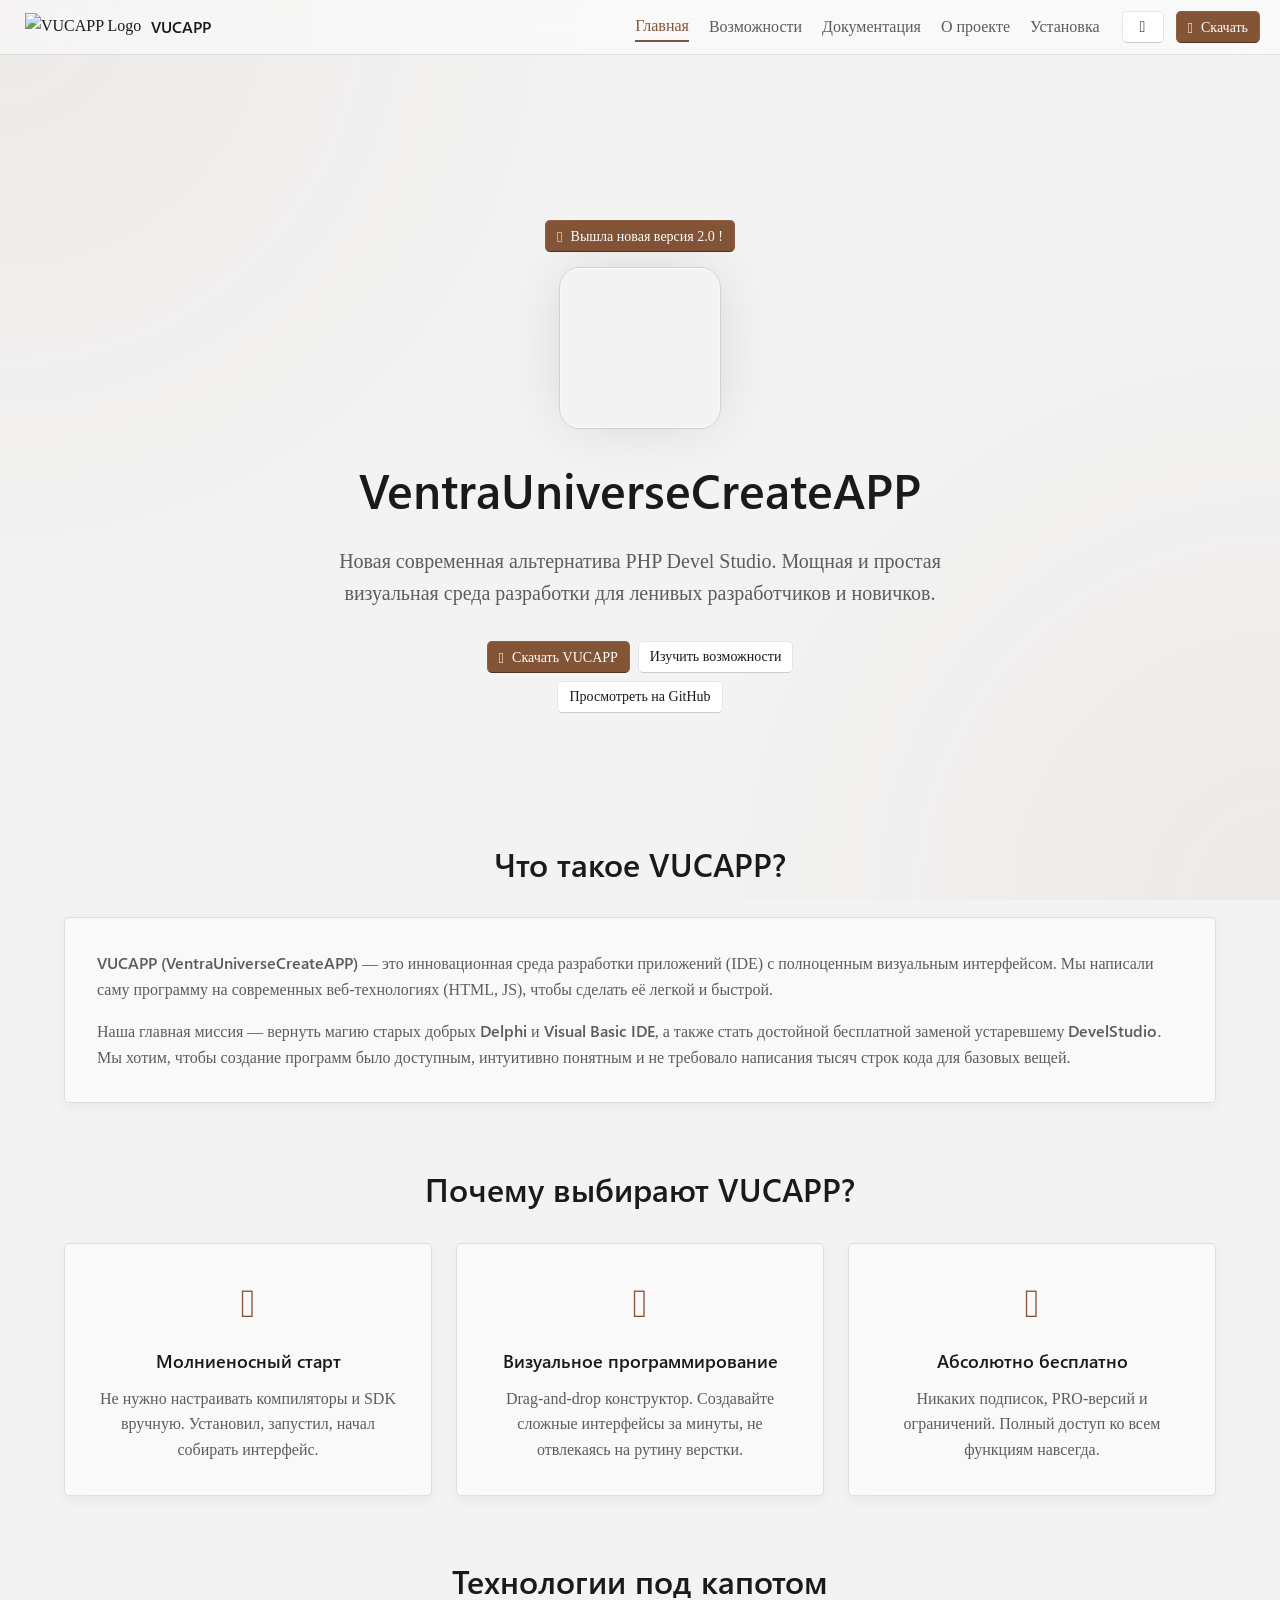
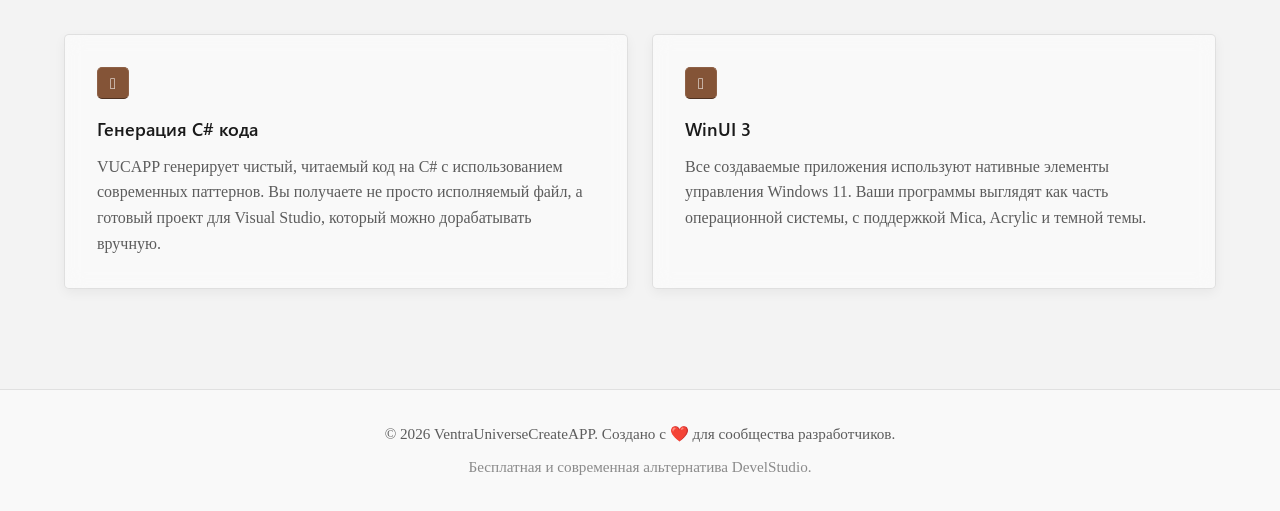
==== commit 656faaac: "Update index.html" ====
--- a/index.html
+++ b/index.html
@@ -779,7 +779,12 @@
         <!-- Вкладка 1: Главная (только самое основное) -->
         <div id="tab-main" class="tab-content active">
             <header class="hero">
-                <button onclick="openURL('https://github.com/VentraKat/VUCAPP/releases/latest')" class="btn btn-primary" style="margin-bottom: 16px; height: 32px; display: flex; line-height: 32px;"><div style="font-family: cfu; font-size: 15px;">&#xE8C9;</div><div style="margin-left: 8px;">Вышла новая версия 2.0 !</div></button>
+                <div style="display: flex; justify-content: center; margin-bottom: 16px;">
+    <button onclick="openURL('https://github.com/VentraKat/VUCAPP/releases/latest')" class="btn btn-primary" style="height: 32px; display: flex; line-height: 32px;">
+        <div style="font-family: cfu; font-size: 15px;">&#xE8C9;</div>
+        <div style="margin-left: 8px;">Вышла новая версия 2.0 !</div>
+    </button>
+</div>
                 <div class="hero-logo"></div>
                 <h1>VentraUniverseCreateAPP</h1>
                 <p class="subtitle">Новая современная альтернатива PHP Devel Studio. Мощная и простая визуальная среда разработки для ленивых разработчиков и новичков.</p>
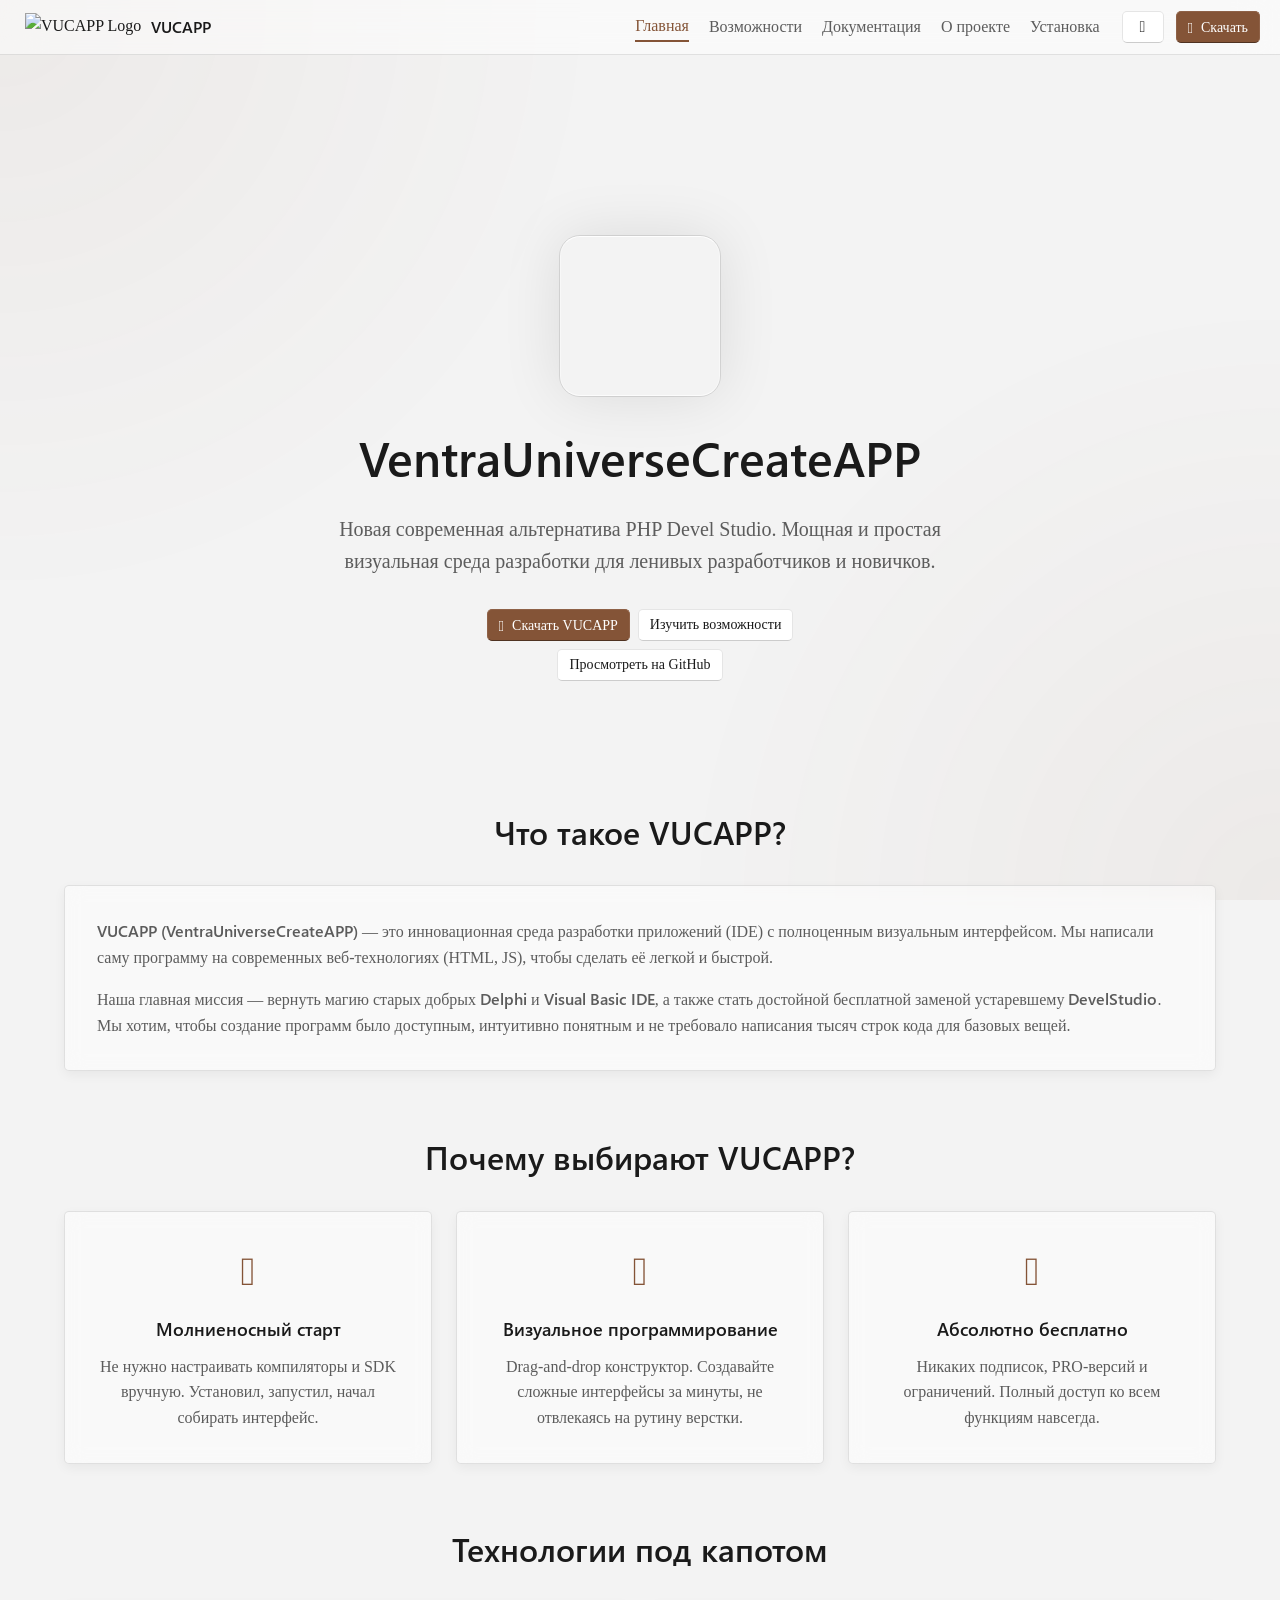
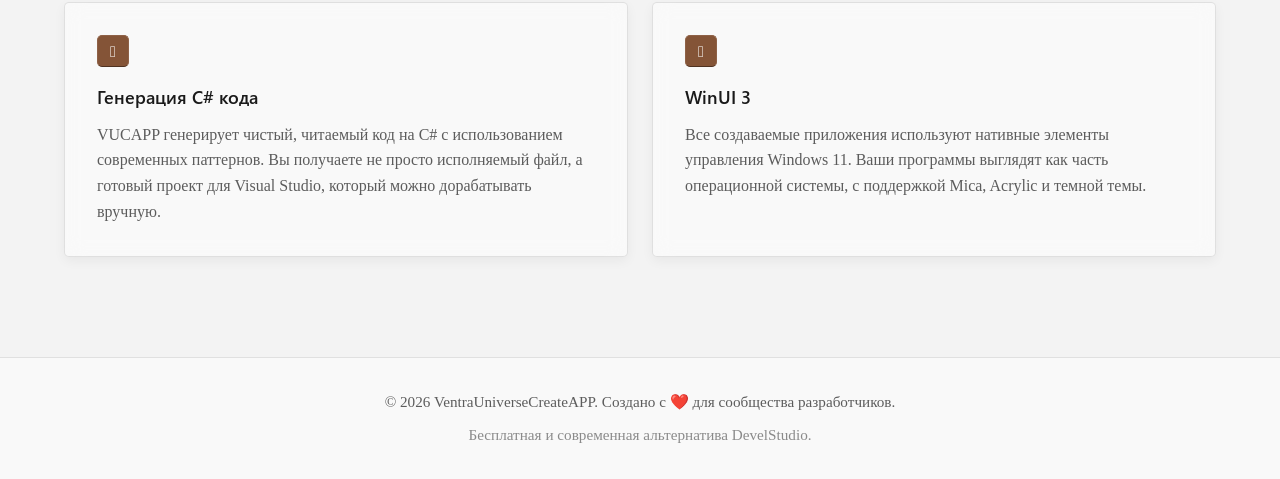
==== commit 509bc1d2: "Update index.html" ====
--- a/index.html
+++ b/index.html
@@ -780,7 +780,7 @@
         <div id="tab-main" class="tab-content active">
             <header class="hero">
                 <div style="display: flex; justify-content: center; margin-bottom: 16px;">
-    <button onclick="openURL('https://github.com/VentraKat/VUCAPP/releases/latest')" class="btn btn-primary" style="height: 32px; display: flex; line-height: 32px;">
+    <button onclick="openURL('https://github.com/VentraKat/VUCAPP/releases/latest')" class="btn btn-primary" style="height: 32px; display: flex; line-height: 32px; display: none;">
         <div style="font-family: cfu; font-size: 15px;">&#xE8C9;</div>
         <div style="margin-left: 8px;">Вышла новая версия 2.0 !</div>
     </button>
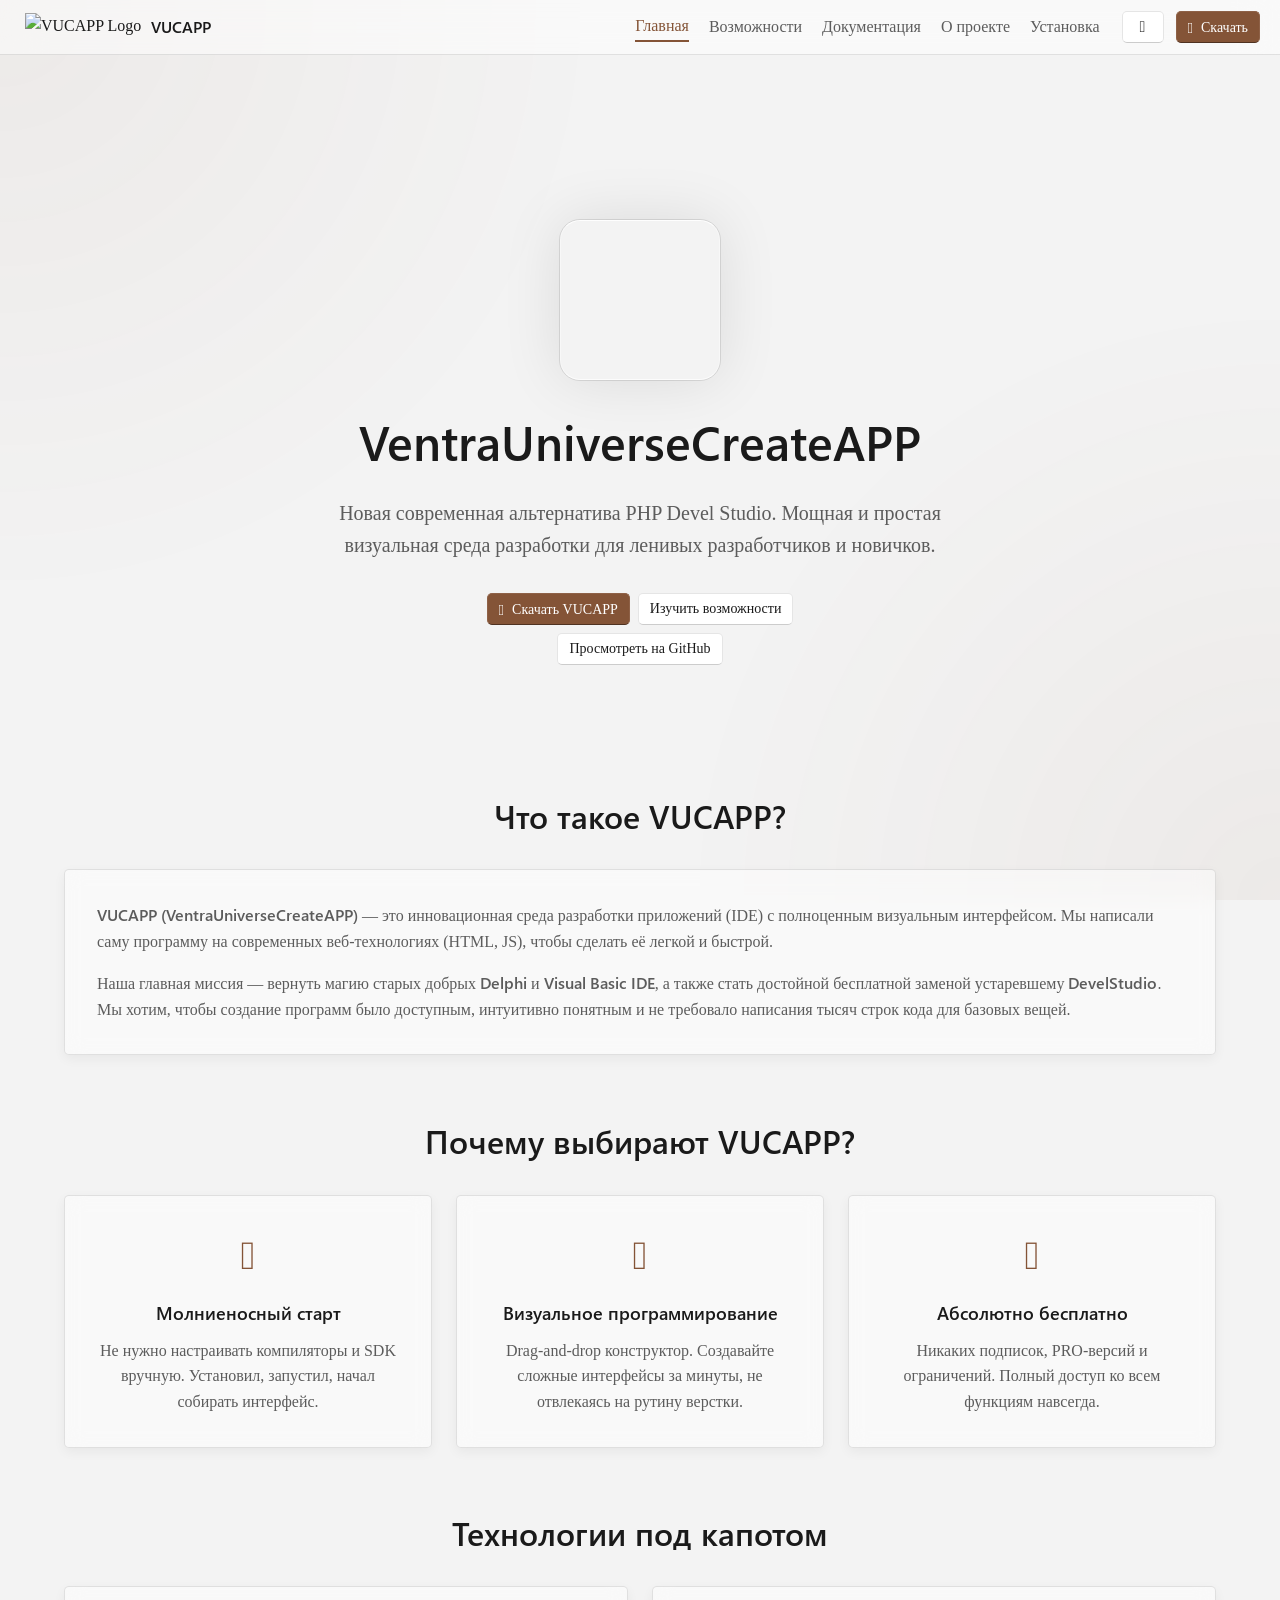
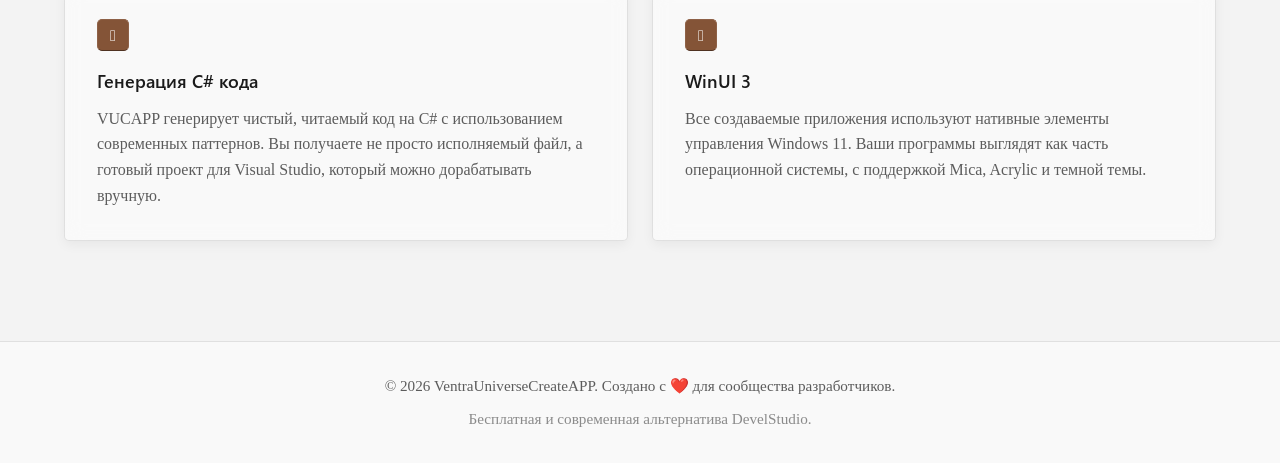
==== commit ded51ff0: "Update index.html" ====
--- a/index.html
+++ b/index.html
@@ -779,8 +779,8 @@
         <!-- Вкладка 1: Главная (только самое основное) -->
         <div id="tab-main" class="tab-content active">
             <header class="hero">
-                <div style="display: flex; justify-content: center; margin-bottom: 16px;">
-    <button onclick="openURL('https://github.com/VentraKat/VUCAPP/releases/latest')" class="btn btn-primary" style="height: 32px; display: flex; line-height: 32px; display: none;">
+                <div style="display: flex; justify-content: center; margin-bottom: 16px; display: none;">
+    <button onclick="openURL('https://github.com/VentraKat/VUCAPP/releases/latest')" class="btn btn-primary" style="height: 32px; display: flex; line-height: 32px;">
         <div style="font-family: cfu; font-size: 15px;">&#xE8C9;</div>
         <div style="margin-left: 8px;">Вышла новая версия 2.0 !</div>
     </button>
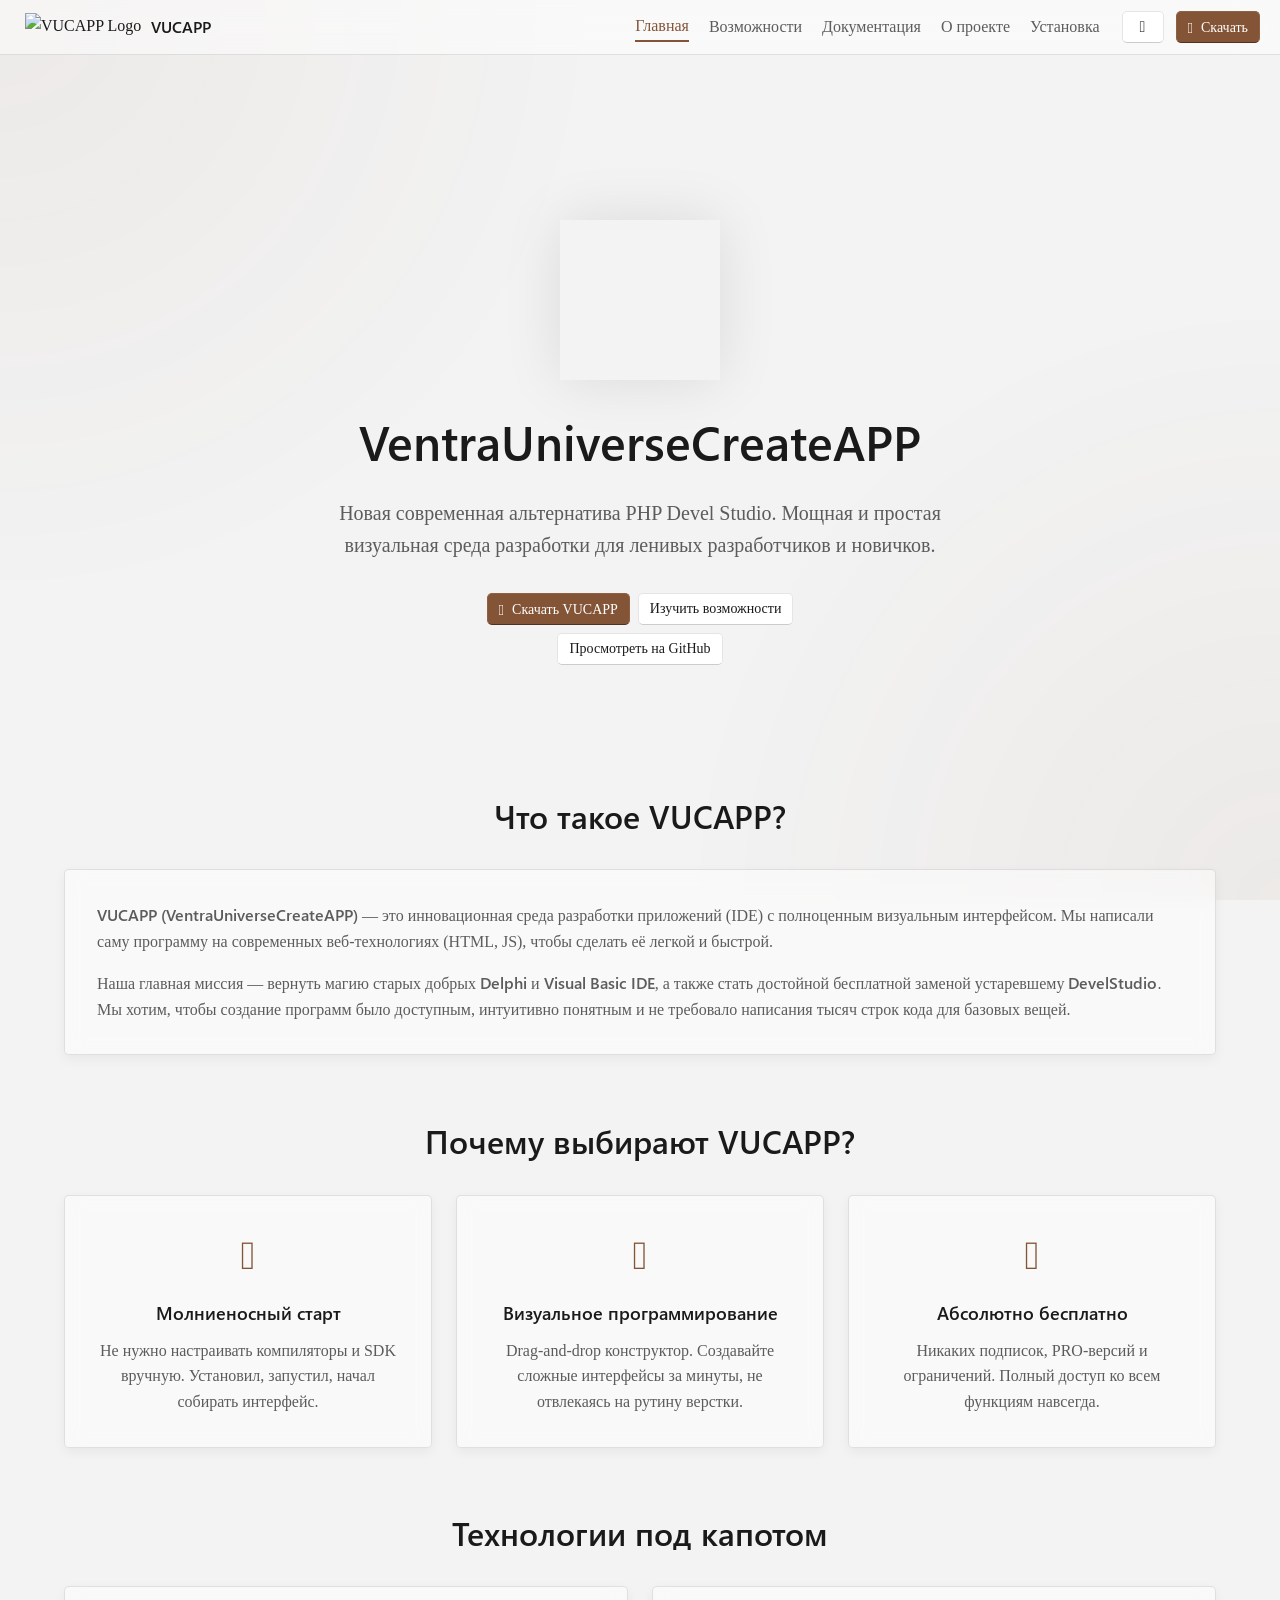
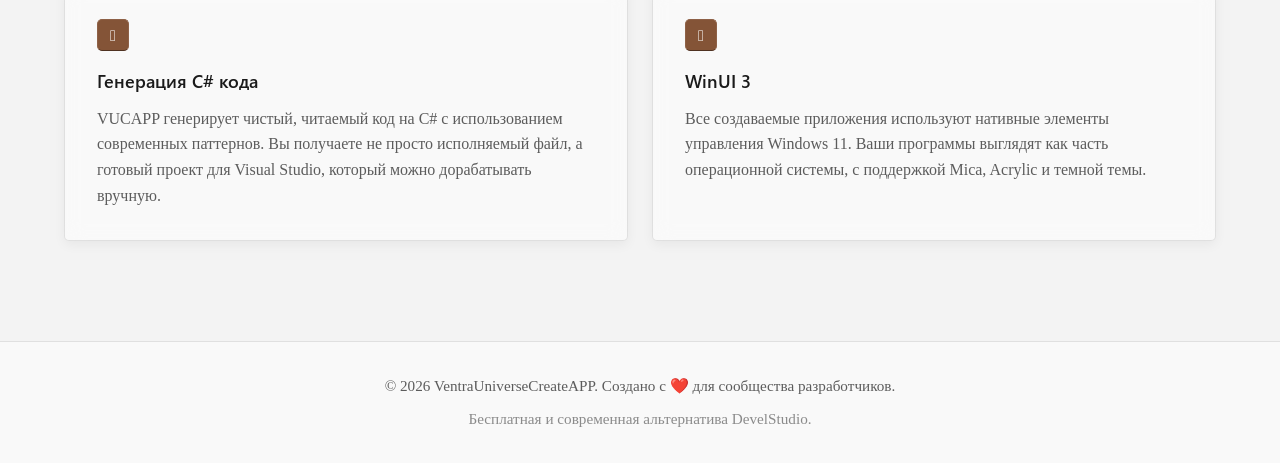
==== commit f35f55f8: "Remove border and outline styles from hero logo Removed border and outline styles from hero logo." ====
--- a/index.html
+++ b/index.html
@@ -322,12 +322,6 @@
     background-position: center;
     background-repeat: no-repeat;
     box-shadow: 0px 0px 60px rgba(0,0,0,0.1);
-    border-radius: 20px;
-    border-top: 1px solid rgba(255, 255, 255, 0.9);
-    border-left: 1px solid rgba(255, 255, 255, 0.4);
-    border-right: 1px solid rgba(255, 255, 255, 0.4);
-    outline: 1px solid rgba(0, 0, 0, 0.1);
-    border-bottom: 1px solid rgba(255, 255, 255, 0.7);
 }
 
 [data-theme="dark"] .hero-logo {
@@ -854,7 +848,7 @@
 
         <section>
             <div class="card text-center" style="align-items: center;">
-                <button onclick="openURL('https://github.com/VentraKat/VUCAPP/tree/vucapp_structure')" class="btn btn-primary" style="margin-bottom: 16px; height: 32px; display: flex; line-height: 32px;"><div style="font-family: cfu; font-size: 15px;">&#xE82F;</div><div style="margin-left: 8px;">Исходно-открытый код</div></button>
+                <button onclick="openURL('https://github.com/VentraKat/VUCAPP/tree/source')" class="btn btn-primary" style="margin-bottom: 16px; height: 32px; display: flex; line-height: 32px;"><div style="font-family: cfu; font-size: 15px;">&#xE82F;</div><div style="margin-left: 8px;">Исходно-открытый код</div></button>
                 <p style="max-width: 800px;">VUCAPP (VentraUniverseCreateAPP) родился как ответ на растущую сложность современных инструментов разработки. Мы хотели создать среду, которая была бы одновременно мощной и интуитивно понятной, как старые добрые Delphi или Visual Basic, но использующую современные технологии Windows 11.</p>
                 <p style="margin-top: 20px;">Код проекта полностью открыт и доступен на GitHub. Любой желающий может внести свой вклад в развитие, сообщить об ошибке или предложить новую функцию.</p>
             </div>
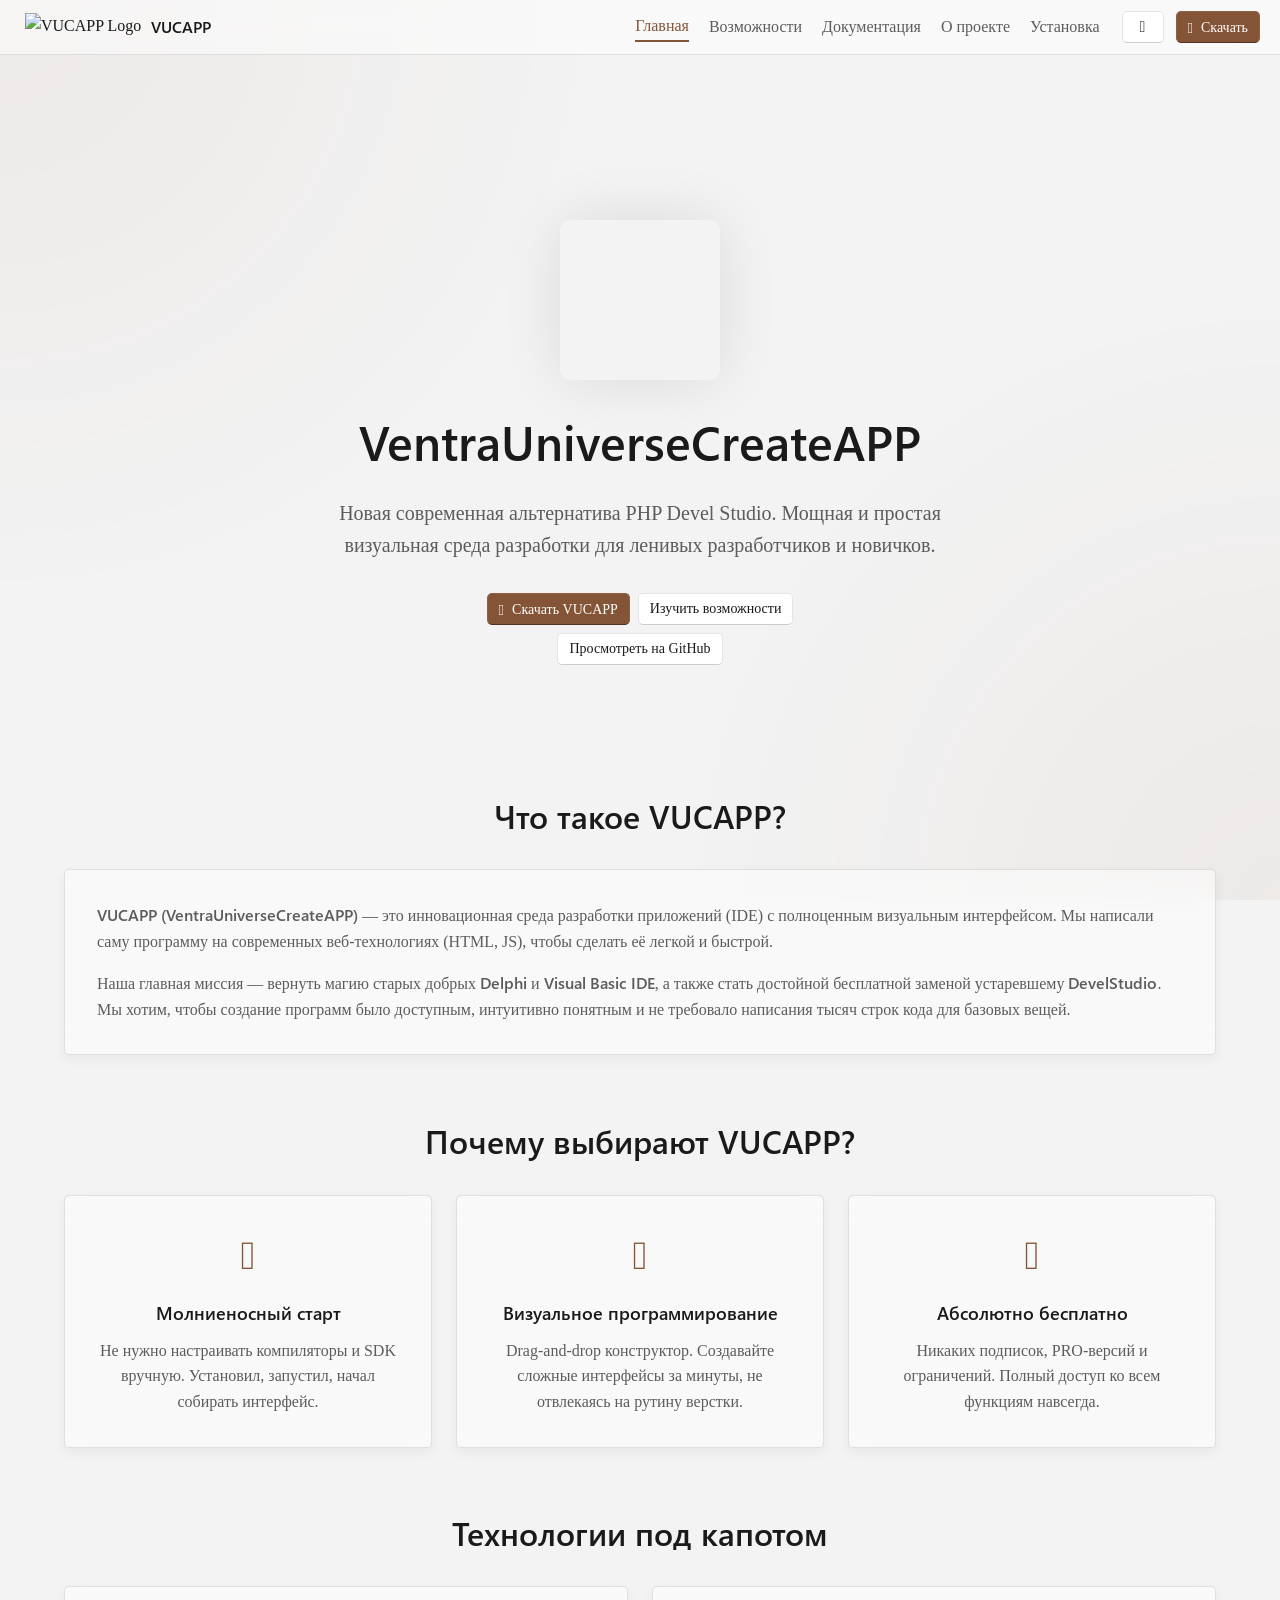
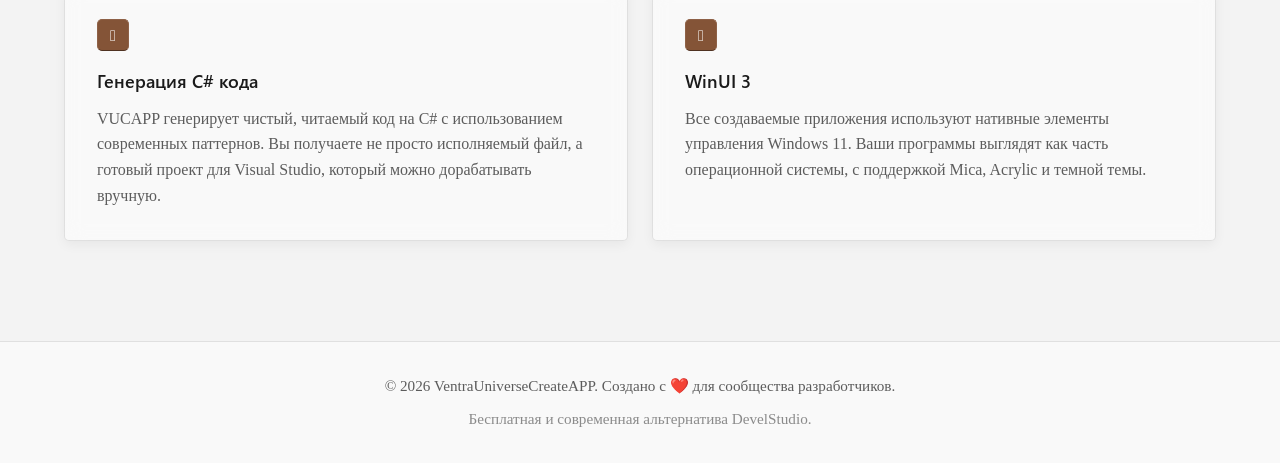
==== commit d239b545: "Add border-radius to hero logo" ====
--- a/index.html
+++ b/index.html
@@ -321,6 +321,7 @@
     background-size: 160px 160px;
     background-position: center;
     background-repeat: no-repeat;
+    border-radius: 10px;
     box-shadow: 0px 0px 60px rgba(0,0,0,0.1);
 }
 
